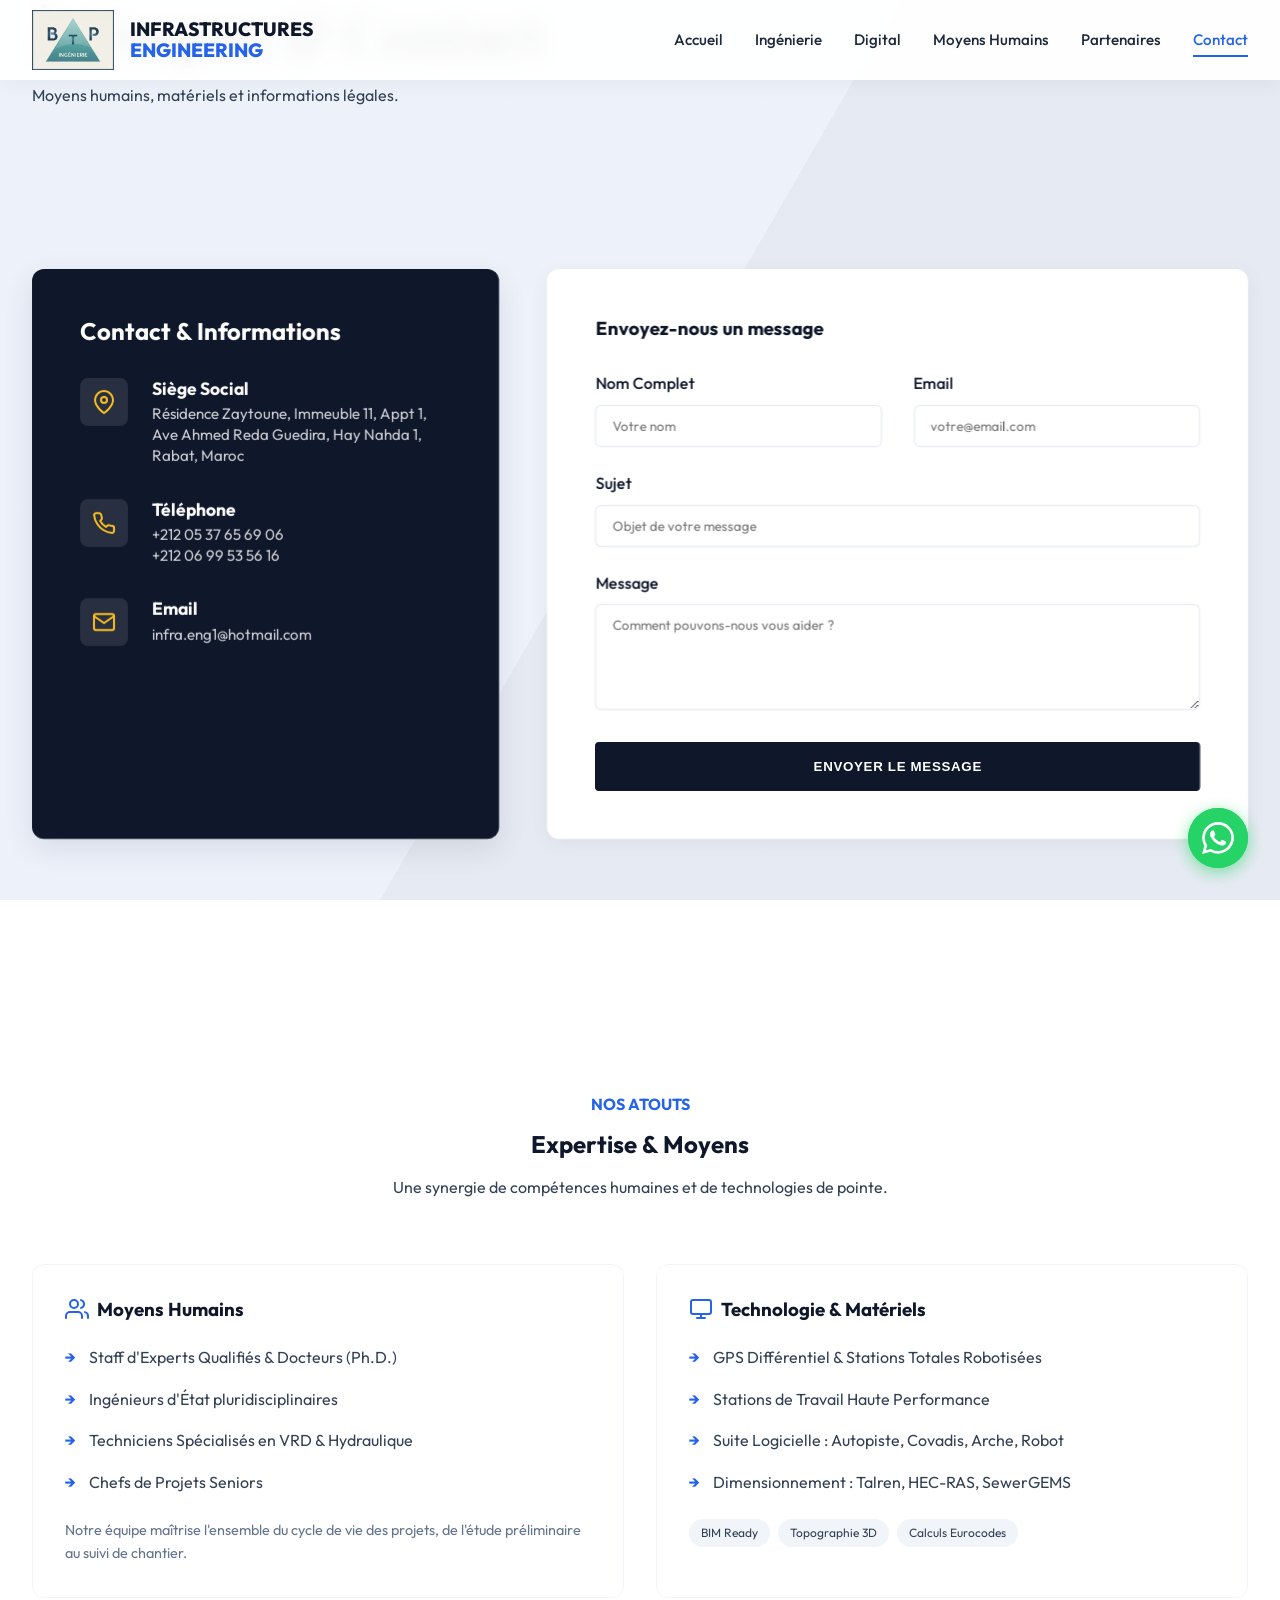
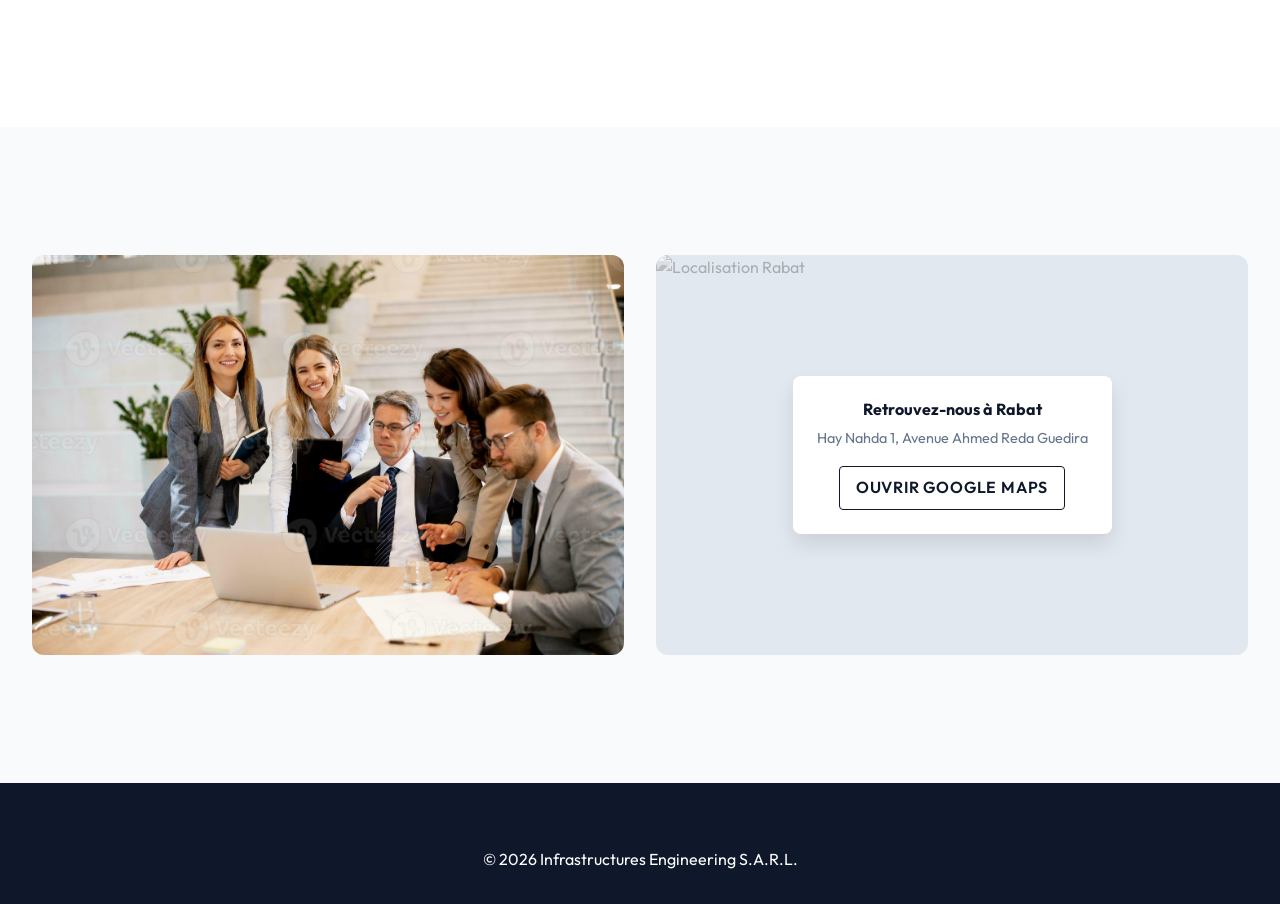
==== contact.html @ 404accc5 "Initial commit" ====
<!DOCTYPE html>
<html lang="fr">

<head>
    <meta charset="UTF-8">
    <meta name="viewport" content="width=device-width, initial-scale=1.0">
    <title>À Propos & Contact | Infrastructures Engineering</title>
    <link rel="stylesheet" href="assets/css/style.css">
    <link rel="stylesheet" href="assets/css/contact.css">
    <link rel="icon" type="image/png" href="assets/images/common/logo-ie.png">
</head>

<body class="page-contact">
    <div class="bg-grid-container">
        <div class="bg-grid-layer"></div>
        <div class="bg-grid-layer bg-grid-2"></div>
        <div class="bg-grid-layer bg-grid-3"></div>
    </div>

    <!-- Navigation -->
    <nav class="navbar">
        <div class="container">
            <a href="index.html" class="logo-container">
                <img src="assets/images/common/logo-ie.png" alt="Infrastructures Engineering Logo" class="logo-img">
                <span class="logo-text">INFRASTRUCTURES<br><span class="text-accent">ENGINEERING</span></span>
            </a>
            <div class="nav-links">
                <a href="index.html">Accueil</a>
                <a href="ingenierie.html">Ingénierie</a>
                <a href="digital.html">Digital</a>
                <a href="moyen-humain.html">Moyens Humains</a>
                <a href="partenaires.html">Partenaires</a>
                <a href="contact.html" class="active">Contact</a>
            </div>
            <div class="menu-toggle">
                <span></span>
                <span></span>
                <span></span>
            </div>
        </div>
    </nav>

    <!-- Page Header -->
    <header class="page-header">
        <div class="container">
            <h1 class="display-title">À Propos & Contact</h1>
            <p>Moyens humains, matériels et informations légales.</p>
        </div>
    </header>

    <main>
        <!-- Contact Split Section -->
        <section class="section">
            <div class="container">
                <div class="contact-container reveal reveal-slide-left">
                    <!-- Left: Contact Info -->
                    <div class="info-card">
                        <h2 class="text-white" style="margin-bottom: 2rem; color: white;">Contact & Informations</h2>

                        <div class="info-item">
                            <div class="info-icon">
                                <svg width="24" height="24" viewBox="0 0 24 24" fill="none" stroke="currentColor"
                                    stroke-width="2" stroke-linecap="round" stroke-linejoin="round">
                                    <path d="M21 10c0 7-9 13-9 13s-9-6-9-13a9 9 0 0 1 18 0z"></path>
                                    <circle cx="12" cy="10" r="3"></circle>
                                </svg>
                            </div>
                            <div class="info-content">
                                <h4>Siège Social</h4>
                                <p>Résidence Zaytoune, Immeuble 11, Appt 1, Ave Ahmed Reda Guedira, Hay Nahda 1, Rabat,
                                    Maroc</p>
                            </div>
                        </div>

                        <div class="info-item">
                            <div class="info-icon">
                                <svg width="24" height="24" viewBox="0 0 24 24" fill="none" stroke="currentColor"
                                    stroke-width="2" stroke-linecap="round" stroke-linejoin="round">
                                    <path
                                        d="M22 16.92v3a2 2 0 0 1-2.18 2 19.79 19.79 0 0 1-8.63-3.07 19.5 19.5 0 0 1-6-6 19.79 19.79 0 0 1-3.07-8.67A2 2 0 0 1 4.11 2h3a2 2 0 0 1 2 1.72 12.84 12.84 0 0 0 .7 2.81 2 2 0 0 1-.45 2.11L8.09 9.91a16 16 0 0 0 6 6l1.27-1.27a2 2 0 0 1 2.11-.45 12.84 12.84 0 0 0 2.81.7A2 2 0 0 1 22 16.92z">
                                    </path>
                                </svg>
                            </div>
                            <div class="info-content">
                                <h4>Téléphone</h4>
                                <p>+212 05 37 65 69 06<br>+212 06 99 53 56 16</p>
                            </div>
                        </div>

                        <div class="info-item">
                            <div class="info-icon">
                                <svg width="24" height="24" viewBox="0 0 24 24" fill="none" stroke="currentColor"
                                    stroke-width="2" stroke-linecap="round" stroke-linejoin="round">
                                    <path
                                        d="M4 4h16c1.1 0 2 .9 2 2v12c0 1.1-.9 2-2 2H4c-1.1 0-2-.9-2-2V6c0-1.1.9-2 2-2z">
                                    </path>
                                    <polyline points="22,6 12,13 2,6"></polyline>
                                </svg>
                            </div>
                            <div class="info-content">
                                <h4>Email</h4>
                                <p>infra.eng1@hotmail.com</p>
                            </div>
                        </div>

                    </div>

                    <!-- Right: Form -->
                    <div class="contact-form-card">
                        <h3 style="margin-bottom: 2rem;">Envoyez-nous un message</h3>
                        <form action="https://formspree.io/f/xaqdwrad" method="POST">
                            <div class="grid grid-2">
                                <div class="form-group">
                                    <label for="name">Nom Complet</label>
                                    <input type="text" id="name" name="Nom" class="form-control" placeholder="Votre nom"
                                        required>
                                </div>
                                <div class="form-group">
                                    <label for="email">Email</label>
                                    <input type="email" id="email" name="Email" class="form-control"
                                        placeholder="votre@email.com" required>
                                </div>
                            </div>
                            <div class="form-group">
                                <label for="subject">Sujet</label>
                                <input type="text" id="subject" name="Sujet" class="form-control"
                                    placeholder="Objet de votre message">
                            </div>
                            <div class="form-group">
                                <label for="message">Message</label>
                                <textarea id="message" name="Message" class="form-control" rows="5"
                                    placeholder="Comment pouvons-nous vous aider ?" required></textarea>
                            </div>
                            <button type="submit" class="btn btn-primary" style="width: 100%;">Envoyer le
                                message</button>
                        </form>
                    </div>
                </div>
            </div>
        </section>

        <!-- Our Resources Section -->
        <section class="section" style="background-color: var(--color-bg-page);">
            <div class="container">
                <div class="text-center reveal reveal-up" style="margin-bottom: 4rem;">
                    <h4 class="text-accent">NOS ATOUTS</h4>
                    <h2 class="display-title">Expertise & Moyens</h2>
                    <p>Une synergie de compétences humaines et de technologies de pointe.</p>
                </div>

                <div class="resource-grid reveal reveal-zoom">
                    <!-- Human Resources -->
                    <div class="resource-card">
                        <h3 style="margin-bottom: 1.5rem; display: flex; align-items: center; gap: 0.5rem;">
                            <svg width="24" height="24" viewBox="0 0 24 24" fill="none" stroke="currentColor"
                                stroke-width="2" stroke-linecap="round" stroke-linejoin="round" class="text-accent">
                                <path d="M17 21v-2a4 4 0 0 0-4-4H5a4 4 0 0 0-4 4v2"></path>
                                <circle cx="9" cy="7" r="4"></circle>
                                <path d="M23 21v-2a4 4 0 0 0-3-3.87"></path>
                                <path d="M16 3.13a4 4 0 0 1 0 7.75"></path>
                            </svg>
                            Moyens Humains
                        </h3>
                        <ul class="resource-list">
                            <li>Staff d'Experts Qualifiés & Docteurs (Ph.D.)</li>
                            <li>Ingénieurs d'État pluridisciplinaires</li>
                            <li>Techniciens Spécialisés en VRD & Hydraulique</li>
                            <li>Chefs de Projets Seniors</li>
                        </ul>
                        <p style="margin-top: 1.5rem; color: var(--color-text-light); font-size: 0.9rem;">
                            Notre équipe maîtrise l'ensemble du cycle de vie des projets, de l'étude préliminaire au
                            suivi de chantier.
                        </p>
                    </div>

                    <!-- Material Resources -->
                    <div class="resource-card">
                        <h3 style="margin-bottom: 1.5rem; display: flex; align-items: center; gap: 0.5rem;">
                            <svg width="24" height="24" viewBox="0 0 24 24" fill="none" stroke="currentColor"
                                stroke-width="2" stroke-linecap="round" stroke-linejoin="round" class="text-accent">
                                <rect x="2" y="3" width="20" height="14" rx="2" ry="2"></rect>
                                <line x1="8" y1="21" x2="16" y2="21"></line>
                                <line x1="12" y1="17" x2="12" y2="21"></line>
                            </svg>
                            Technologie & Matériels
                        </h3>
                        <ul class="resource-list">
                            <li>GPS Différentiel & Stations Totales Robotisées</li>
                            <li>Stations de Travail Haute Performance</li>
                            <li>Suite Logicielle : Autopiste, Covadis, Arche, Robot</li>
                            <li>Dimensionnement : Talren, HEC-RAS, SewerGEMS</li>
                        </ul>
                        <div style="margin-top: 1.5rem; display: flex; gap: 0.5rem; flex-wrap: wrap;">
                            <span
                                style="font-size: 0.75rem; background: #f1f5f9; padding: 0.25rem 0.75rem; border-radius: 100px;">BIM
                                Ready</span>
                            <span
                                style="font-size: 0.75rem; background: #f1f5f9; padding: 0.25rem 0.75rem; border-radius: 100px;">Topographie
                                3D</span>
                            <span
                                style="font-size: 0.75rem; background: #f1f5f9; padding: 0.25rem 0.75rem; border-radius: 100px;">Calculs
                                Eurocodes</span>
                        </div>
                    </div>
                </div>
            </div>
        </section>

        <!-- Map & Offices -->
        <section class="section" style="background-color: var(--color-bg-light);">
            <div class="container">
                <div class="office-grid stagger-4">
                    <div class="image-box" style="height: 400px;">
                        <img src="assets/images/accueil/nos-bureaux.png" alt="Nos Bureaux" class="office-img">
                    </div>
                    <div class="map-placeholder">
                        <img src="https://images.unsplash.com/photo-1526778548025-fa2f459cd5c1?q=80&w=800"
                            alt="Localisation Rabat"
                            style="width: 100%; height: 100%; object-fit: cover; opacity: 0.5; filter: grayscale(1);">
                        <div
                            style="position: absolute; text-align: center; background: white; padding: 1.5rem; border-radius: 8px; box-shadow: 0 10px 20px rgba(0,0,0,0.1);">
                            <h4 style="margin-bottom: 0.5rem;">Retrouvez-nous à Rabat</h4>
                            <p style="font-size: 0.9rem; margin-bottom: 1rem;">Hay Nahda 1, Avenue Ahmed Reda Guedira
                            </p>
                            <a href="https://maps.google.com" target="_blank" class="btn btn-outline"
                                style="padding: 0.5rem 1rem;">Ouvrir Google Maps</a>
                        </div>
                    </div>
                </div>
            </div>
        </section>
    </main>
    </main>

    <!-- Footer -->
    <footer>
        <div class="container text-center">
            <p>&copy; 2026 Infrastructures Engineering S.A.R.L.</p>
        </div>
    </footer>

    <!-- WhatsApp Button -->
    <a href="https://wa.me/212699535616" class="whatsapp-btn" target="_blank" title="Contactez-nous sur WhatsApp">
        <svg viewBox="0 0 24 24">
            <path
                d="M17.472 14.382c-.297-.149-1.758-.867-2.03-.967-.273-.099-.471-.148-.67.15-.197.297-.767.966-.94 1.164-.173.199-.347.223-.644.075-.297-.15-1.255-.463-2.39-1.475-.883-.788-1.48-1.761-1.653-2.059-.173-.297-.018-.458.13-.606.134-.133.298-.347.446-.52.149-.174.198-.298.298-.497.099-.198.05-.371-.025-.52-.075-.149-.669-1.612-.916-2.207-.242-.579-.487-.5-.669-.51-.173-.008-.371-.01-.57-.01-.198 0-.52.074-.792.372-.272.297-1.04 1.016-1.04 2.479 0 1.462 1.065 2.875 1.213 3.074.149.198 2.096 3.2 5.077 4.487.709.306 1.262.489 1.694.625.712.227 1.36.195 1.871.118.571-.085 1.758-.719 2.006-1.413.248-.694.248-1.289.173-1.413-.074-.124-.272-.198-.57-.347m-5.421 7.403h-.004a9.87 9.87 0 01-5.031-1.378l-.361-.214-3.741.982.998-3.648-.235-.374a9.86 9.86 0 01-1.51-5.26c.001-5.45 4.436-9.884 9.888-9.884 2.64 0 5.122 1.03 6.988 2.898a9.825 9.825 0 012.893 6.994c-.003 5.45-4.437 9.884-9.885 9.884m8.413-18.297A11.815 11.815 0 0012.05 0C5.495 0 .16 5.335.157 11.892c0 2.096.547 4.142 1.588 5.945L.057 24l6.305-1.654a11.882 11.882 0 005.683 1.448h.005c6.554 0 11.89-5.335 11.893-11.893a11.821 11.821 0 00-3.48-8.413Z" />
        </svg>
    </a>

    <!-- WhatsApp Button -->
    <a href="https://wa.me/212699535616" class="whatsapp-btn" target="_blank" title="Contactez-nous sur WhatsApp">
        <svg viewBox="0 0 24 24">
            <path
                d="M17.472 14.382c-.297-.149-1.758-.867-2.03-.967-.273-.099-.471-.148-.67.15-.197.297-.767.966-.94 1.164-.173.199-.347.223-.644.075-.297-.15-1.255-.463-2.39-1.475-.883-.788-1.48-1.761-1.653-2.059-.173-.297-.018-.458.13-.606.134-.133.298-.347.446-.52.149-.174.198-.298.298-.497.099-.198.05-.371-.025-.52-.075-.149-.669-1.612-.916-2.207-.242-.579-.487-.5-.669-.51-.173-.008-.371-.01-.57-.01-.198 0-.52.074-.792.372-.272.297-1.04 1.016-1.04 2.479 0 1.462 1.065 2.875 1.213 3.074.149.198 2.096 3.2 5.077 4.487.709.306 1.262.489 1.694.625.712.227 1.36.195 1.871.118.571-.085 1.758-.719 2.006-1.413.248-.694.248-1.289.173-1.413-.074-.124-.272-.198-.57-.347m-5.421 7.403h-.004a9.87 9.87 0 01-5.031-1.378l-.361-.214-3.741.982.998-3.648-.235-.374a9.86 9.86 0 01-1.51-5.26c.001-5.45 4.436-9.884 9.888-9.884 2.64 0 5.122 1.03 6.988 2.898a9.825 9.825 0 012.893 6.994c-.003 5.45-4.437 9.884-9.885 9.884m8.413-18.297A11.815 11.815 0 0012.05 0C5.495 0 .16 5.335.157 11.892c0 2.096.547 4.142 1.588 5.945L.057 24l6.305-1.654a11.882 11.882 0 005.683 1.448h.005c6.554 0 11.89-5.335 11.893-11.893a11.821 11.821 0 00-3.48-8.413Z" />
        </svg>
    </a>

    <script src="assets/js/main.js"></script>
</body>

</html>
---- assets/css/style.css ----
/* Google Fonts Import */
@import url('https://fonts.googleapis.com/css2?family=Outfit:wght@300;400;500;600;700&family=Playfair+Display:wght@400;700&display=swap');

:root {
    /* Color Palette */
    --color-primary: #0f172a;
    /* Deep Navy */
    --color-primary-light: #1e293b;
    --color-accent: #3b82f6;
    /* Vibrant Blue */
    --color-accent-hover: #2563eb;
    --color-gold: #fbbf24;
    /* Subtle Gold for premium feel */
    --color-text-main: #334155;
    --color-text-light: #64748b;
    --color-white: #ffffff;
    --color-bg-light: #f8fafc;
    --color-bg-dark: #020617;

    /* Spacing */
    --spacing-xs: 0.5rem;
    --spacing-sm: 1rem;
    --spacing-md: 2rem;
    --spacing-lg: 4rem;
    --spacing-xl: 8rem;

    /* Transitions */
    --transition-fast: 0.2s ease;
    --transition-medium: 0.4s ease;
}

/* Base Reset & Typography */
* {
    margin: 0;
    padding: 0;
    box-sizing: border-box;
}

html {
    scroll-behavior: smooth;
}

body {
    font-family: 'Outfit', sans-serif;
    color: var(--color-text-main);
    background-color: var(--color-bg-page, var(--color-bg-light));
    line-height: 1.6;
    overflow-x: hidden;
}

h1,
h2,
h3,
h4,
h5,
h6 {
    font-family: 'Outfit', sans-serif;
    /* Clean modern headings */
    color: var(--color-primary);
    line-height: 1.2;
    margin-bottom: var(--spacing-sm);
}

h1.display-title {
    font-family: 'Playfair Display', serif;
    /* Sophisticated serif for main titles */
    font-size: 3.5rem;
    font-weight: 700;
}

a {
    text-decoration: none;
    color: inherit;
    transition: var(--transition-fast);
}

ul {
    list-style: none;
}

img {
    max-width: 100%;
    display: block;
}

/* Utilities */
.container {
    max-width: 1280px;
    margin: 0 auto;
    padding: 0 var(--spacing-md);
}

.text-center {
    text-align: center;
}

.text-primary {
    color: var(--color-primary);
}

.text-accent {
    color: var(--color-accent);
}

.text-gold {
    color: var(--color-gold);
}

.section {
    padding: var(--spacing-xl) 0;
}

.grid {
    display: grid;
    gap: var(--spacing-md);
}

.grid-2 {
    grid-template-columns: repeat(2, 1fr);
}

.grid-3 {
    grid-template-columns: repeat(3, 1fr);
}

.grid-4 {
    grid-template-columns: repeat(4, 1fr);
}

@media (max-width: 768px) {

    .grid-2,
    .grid-3,
    .grid-4 {
        grid-template-columns: 1fr;
    }

    h1.display-title {
        font-size: 2.5rem;
    }

    .section {
        padding: 3rem 0;
    }
}

/* Components */
.btn {
    display: inline-block;
    padding: 1rem 2rem;
    border-radius: 4px;
    /* Slightly boxy for engineering feel */
    font-weight: 600;
    text-transform: uppercase;
    letter-spacing: 0.05em;
    cursor: pointer;
    transition: all var(--transition-medium);
    border: none;
}

.btn-primary {
    background-color: var(--color-primary);
    color: var(--color-white);
    border: 1px solid var(--color-primary);
}

.btn-primary:hover {
    background-color: var(--color-accent);
    border-color: var(--color-accent);
    transform: translateY(-2px);
    box-shadow: 0 10px 20px rgba(0, 0, 0, 0.1);
}

.btn-outline {
    background-color: transparent;
    color: var(--color-primary);
    border: 1px solid var(--color-primary);
}

.btn-outline:hover {
    background-color: var(--color-primary);
    color: var(--color-white);
}

/* Navigation - Simple Top Bar */
.navbar {
    background-color: rgba(255, 255, 255, 0.95);
    backdrop-filter: blur(10px);
    position: fixed;
    top: 0;
    width: 100%;
    z-index: 1000;
    box-shadow: 0 2px 20px rgba(0, 0, 0, 0.05);
}

.navbar .container {
    display: flex;
    justify-content: space-between;
    align-items: center;
    height: 80px;
}

.logo-container {
    display: flex;
    align-items: center;
    gap: 1rem;
}

.logo-img {
    height: 60px;
    width: auto;
}

.logo-text {
    font-size: 1.2rem;
    font-weight: 800;
    color: var(--color-primary);
    line-height: 1.1;
    max-width: 200px;
}

.nav-links {
    display: flex;
    gap: var(--spacing-md);
}

.nav-links a {
    font-weight: 500;
    font-size: 0.95rem;
    color: var(--color-primary-light);
}

.nav-links a:hover,
.nav-links a.active {
    color: var(--color-accent);
}

/* Hamburger Menu Toggle */
.menu-toggle {
    display: none;
    flex-direction: column;
    justify-content: space-between;
    width: 30px;
    height: 21px;
    cursor: pointer;
    z-index: 1001;
}

.menu-toggle span {
    display: block;
    height: 3px;
    width: 100%;
    background-color: var(--color-primary);
    border-radius: 3px;
    transition: all 0.3s ease;
}

/* Responsive Navigation */
@media (max-width: 992px) {
    .menu-toggle {
        display: flex;
    }

    .nav-links {
        position: fixed;
        top: 80px;
        right: -100%;
        width: 100%;
        height: calc(100vh - 80px);
        background-color: white;
        flex-direction: column;
        align-items: center;
        justify-content: center;
        gap: 2rem;
        transition: right 0.4s cubic-bezier(0.77, 0, 0.175, 1);
        z-index: 1000;
        box-shadow: 0 10px 30px rgba(0, 0, 0, 0.05);
    }

    .nav-links.active {
        right: 0;
    }

    .nav-links a {
        font-size: 1.2rem;
    }
}

/* Card Style */
.card {
    background: var(--color-white);
    border-radius: 8px;
    padding: var(--spacing-md);
    box-shadow: 0 4px 6px rgba(0, 0, 0, 0.02);
    transition: var(--transition-medium);
    border: 1px solid #f1f5f9;
}

.card:hover {
    transform: translateY(-5px);
    box-shadow: 0 20px 40px rgba(0, 0, 0, 0.08);
    border-color: var(--color-accent);
}

/* Footer */
footer {
    background-color: var(--color-primary);
    color: white;
    padding: var(--spacing-lg) 0 var(--spacing-md);
}

footer a {
    color: #94a3b8;
}

footer a:hover {
    color: white;
}

/* Global Creative & Professional Transitions */
body::after {
    content: '';
    position: fixed;
    top: 0;
    left: 0;
    width: 100%;
    height: 100%;
    background: var(--color-primary);
    z-index: 9999;
    transform: translateX(0);
    transition: transform 0.4s cubic-bezier(0.77, 0, 0.175, 1);
    pointer-events: none;
}

body.page-loaded::after {
    transform: translateX(100%);
}

body {
    opacity: 0;
    transition: opacity 0.3s ease 0.2s;
}

body.page-loaded {
    opacity: 1;
}

/* Dynamic Scroll Animations (Intersection Observer) */
.reveal {
    opacity: 0;
    transition: all 0.8s cubic-bezier(0.16, 1, 0.3, 1);
    will-change: transform, opacity;
}

.reveal-up {
    transform: translateY(40px);
}

.reveal-zoom {
    transform: scale(0.9);
}

.reveal-slide-left {
    transform: translateX(-60px) skewX(2deg);
}

.reveal-slide-right {
    transform: translateX(60px) skewX(-2deg);
}

.reveal.active {
    opacity: 1;
    transform: translate(0, 0) scale(1) skew(0);
}

/* Page Specific Themes (CSS Variable Overrides) */
body.page-accueil {
    --color-primary: #0f172a;
    --color-accent: #3b82f6;
    --color-bg-page: #f8fafc;
}

body.page-ingenierie {
    --color-primary: #1e293b;
    --color-accent: #0284c7;
    --color-bg-light: #f1f5f9;
    --color-bg-page: #ffffff;
}

body.page-digital {
    --color-primary: #0f172a;
    --color-accent: #06b6d4;
    --color-bg-light: #fafafa;
    --color-bg-page: #ffffff;
}

body.page-moyen-humain {
    --color-primary: #1e1b4b;
    --color-accent: #6366f1;
    --color-bg-page: #f8fafc;
}

body.page-partenaires {
    --color-primary: #334155;
    --color-accent: #475569;
    --color-bg-page: #ffffff;
}

body.page-contact {
    --color-primary: #0f172a;
    --color-accent: #2563eb;
    --color-bg-page: #ffffff;
}

/* Floating WhatsApp Button */
.whatsapp-btn {
    position: fixed;
    bottom: 2rem;
    right: 2rem;
    width: 60px;
    height: 60px;
    background-color: #25D366;
    color: white;
    border-radius: 50%;
    display: flex;
    align-items: center;
    justify-content: center;
    box-shadow: 0 4px 15px rgba(37, 211, 102, 0.3);
    z-index: 2000;
    transition: all 0.3s cubic-bezier(0.175, 0.885, 0.32, 1.275);
}

.whatsapp-btn:hover {
    transform: scale(1.1) rotate(5deg);
    box-shadow: 0 8px 25px rgba(37, 211, 102, 0.4);
}

.whatsapp-btn svg {
    width: 32px;
    height: 32px;
    fill: currentColor;
}

@media (max-width: 768px) {
    .whatsapp-btn {
        bottom: 1.5rem;
        right: 1.5rem;
        width: 50px;
        height: 50px;
    }
}

/* Staggered Entrance Animations */
.stagger-1,
.stagger-2,
.stagger-3,
.stagger-4,
.stagger-5 {
    opacity: 0;
    transform: translateY(15px);
    transition: opacity 0.5s cubic-bezier(0.2, 0.8, 0.2, 1),
        transform 0.5s cubic-bezier(0.2, 0.8, 0.2, 1);
}

body.page-loaded .stagger-1 {
    opacity: 1;
    transform: translateY(0);
    transition-delay: 0.3s;
}

body.page-loaded .stagger-2 {
    opacity: 1;
    transform: translateY(0);
    transition-delay: 0.4s;
}

body.page-loaded .stagger-3 {
    opacity: 1;
    transform: translateY(0);
    transition-delay: 0.5s;
}

body.page-loaded .stagger-4 {
    opacity: 1;
    transform: translateY(0);
    transition-delay: 0.6s;
}

body.page-loaded .stagger-5 {
    opacity: 1;
    transform: translateY(0);
    transition-delay: 0.7s;
}

/* Link Hover Animation */
.nav-links a {
    position: relative;
}

.nav-links a::after {
    content: '';
    position: absolute;
    bottom: -5px;
    left: 0;
    width: 0;
    height: 2px;
    background-color: var(--color-accent);
    transition: width 0.3s ease;
}

.nav-links a:hover::after,
.nav-links a.active::after {
    width: 100%;
}

/* Global Animated Background - Sliding Diagonals */
.bg-grid-container {
    position: fixed;
    top: 0;
    left: 0;
    width: 100%;
    height: 100%;
    z-index: -10;
    overflow: hidden;
    background-color: var(--color-bg-light);
    pointer-events: none;
}

.bg-grid-layer {
    animation: bg-slide 20s ease-in-out infinite alternate;
    background-image: linear-gradient(-60deg, var(--color-primary) 50%, var(--color-accent) 50%);
    bottom: 0;
    left: -50%;
    opacity: 0.05;
    position: absolute;
    right: -50%;
    top: 0;
}

.bg-grid-2 {
    animation-direction: alternate-reverse;
    animation-duration: 25s;
    background-image: linear-gradient(-60deg, var(--color-white) 50%, #e2e8f0 50%);
    /* White and Pale Grey */
    opacity: 0.08;
}

.bg-grid-3 {
    animation-duration: 30s;
    background-image: linear-gradient(-60deg, var(--color-accent) 50%, #f1f5f9 50%);
    /* Blue and very pale grey */
    opacity: 0.04;
}

@keyframes bg-slide {
    0% {
        transform: translateX(-15%);
    }

    100% {
        transform: translateX(15%);
    }
}
---- assets/css/contact.css ----
/* Contact Page Styles */
.contact-container {
    display: grid;
    grid-template-columns: 1fr 1.5fr;
    gap: 3rem;
    margin-top: 2rem;
}

@media (max-width: 992px) {
    .contact-container {
        grid-template-columns: 1fr;
    }
}

/* Info Cards */
.info-card {
    background: var(--color-primary);
    color: white;
    padding: 3rem;
    border-radius: 12px;
    box-shadow: 0 10px 30px rgba(15, 23, 42, 0.1);
    height: 100%;
}

.info-item {
    display: flex;
    gap: 1.5rem;
    margin-bottom: 2rem;
}

.info-icon {
    width: 48px;
    height: 48px;
    background: rgba(255, 255, 255, 0.1);
    border-radius: 8px;
    display: flex;
    align-items: center;
    justify-content: center;
    flex-shrink: 0;
    color: var(--color-gold);
}

.info-content h4 {
    color: white;
    margin-bottom: 0.25rem;
    font-size: 1.1rem;
}

.info-content p {
    opacity: 0.8;
    font-size: 0.95rem;
    line-height: 1.4;
}

/* Form Styling */
.contact-form-card {
    background: white;
    padding: 3rem;
    border-radius: 12px;
    box-shadow: 0 4px 20px rgba(0, 0, 0, 0.05);
}

.form-group {
    margin-bottom: 1.5rem;
}

.form-group label {
    display: block;
    margin-bottom: 0.5rem;
    font-weight: 500;
    color: var(--color-primary);
}

.form-control {
    width: 100%;
    padding: 0.75rem 1rem;
    border: 1px solid #e2e8f0;
    border-radius: 6px;
    font-family: inherit;
    transition: all var(--transition-fast);
}

.form-control:focus {
    outline: none;
    border-color: var(--color-accent);
    box-shadow: 0 0 0 3px rgba(59, 130, 246, 0.1);
}

/* Resources Grid */
.resource-grid {
    display: grid;
    grid-template-columns: repeat(2, 1fr);
    gap: 2rem;
}

.resource-card {
    background: white;
    padding: 2rem;
    border-radius: 12px;
    border: 1px solid #f1f5f9;
}

.resource-list li {
    margin-bottom: 1rem;
    padding-left: 1.5rem;
    position: relative;
}

.resource-list li::before {
    content: '→';
    position: absolute;
    left: 0;
    color: var(--color-accent);
    font-weight: bold;
}

/* Map Section */
.office-grid {
    display: grid;
    grid-template-columns: 1fr 1fr;
    gap: 2rem;
}

@media (max-width: 768px) {

    .office-grid,
    .resource-grid {
        grid-template-columns: 1fr;
    }
}

.map-placeholder {
    background: #e2e8f0;
    height: 100%;
    min-height: 300px;
    border-radius: 12px;
    display: flex;
    align-items: center;
    justify-content: center;
    color: #64748b;
    overflow: hidden;
    position: relative;
}

.office-img {
    width: 100%;
    height: 100%;
    object-fit: cover;
    border-radius: 12px;
}

@media (max-width: 768px) {

    .info-card,
    .contact-form-card {
        padding: 1.5rem;
    }
}
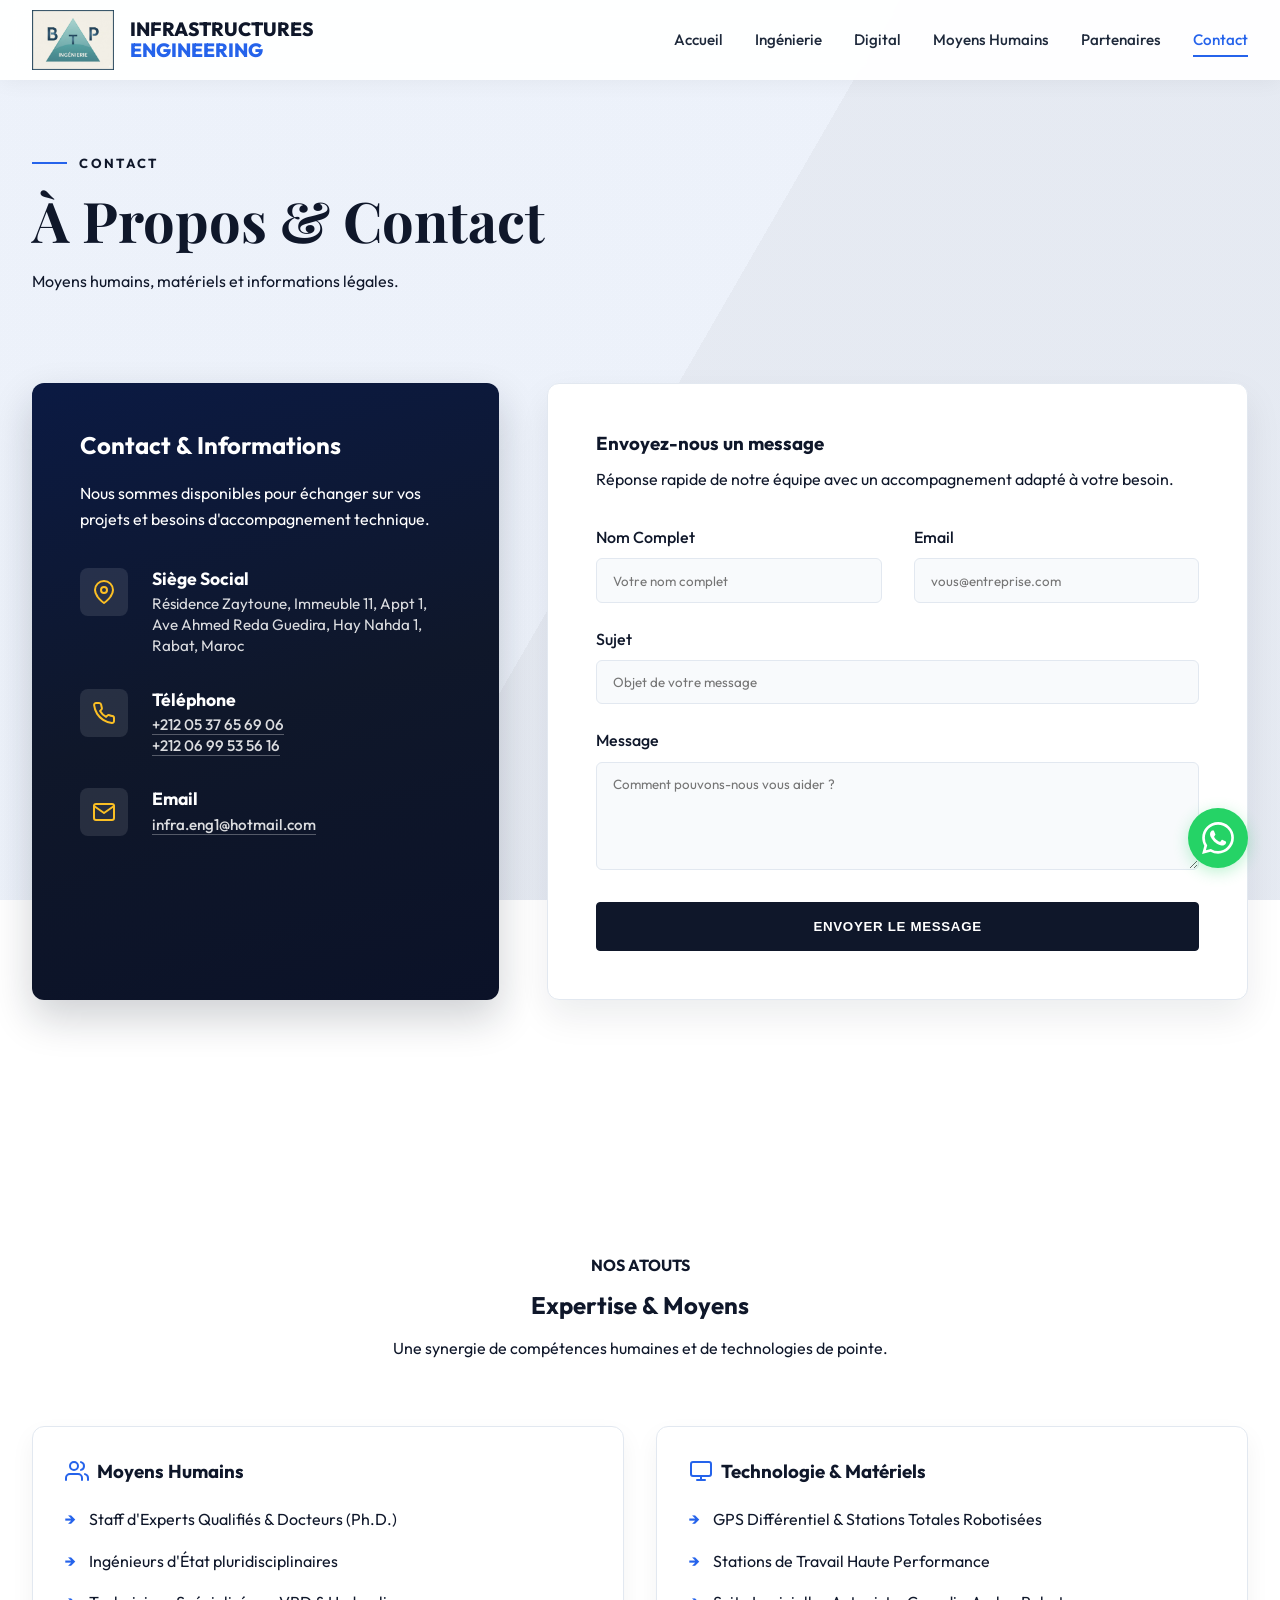
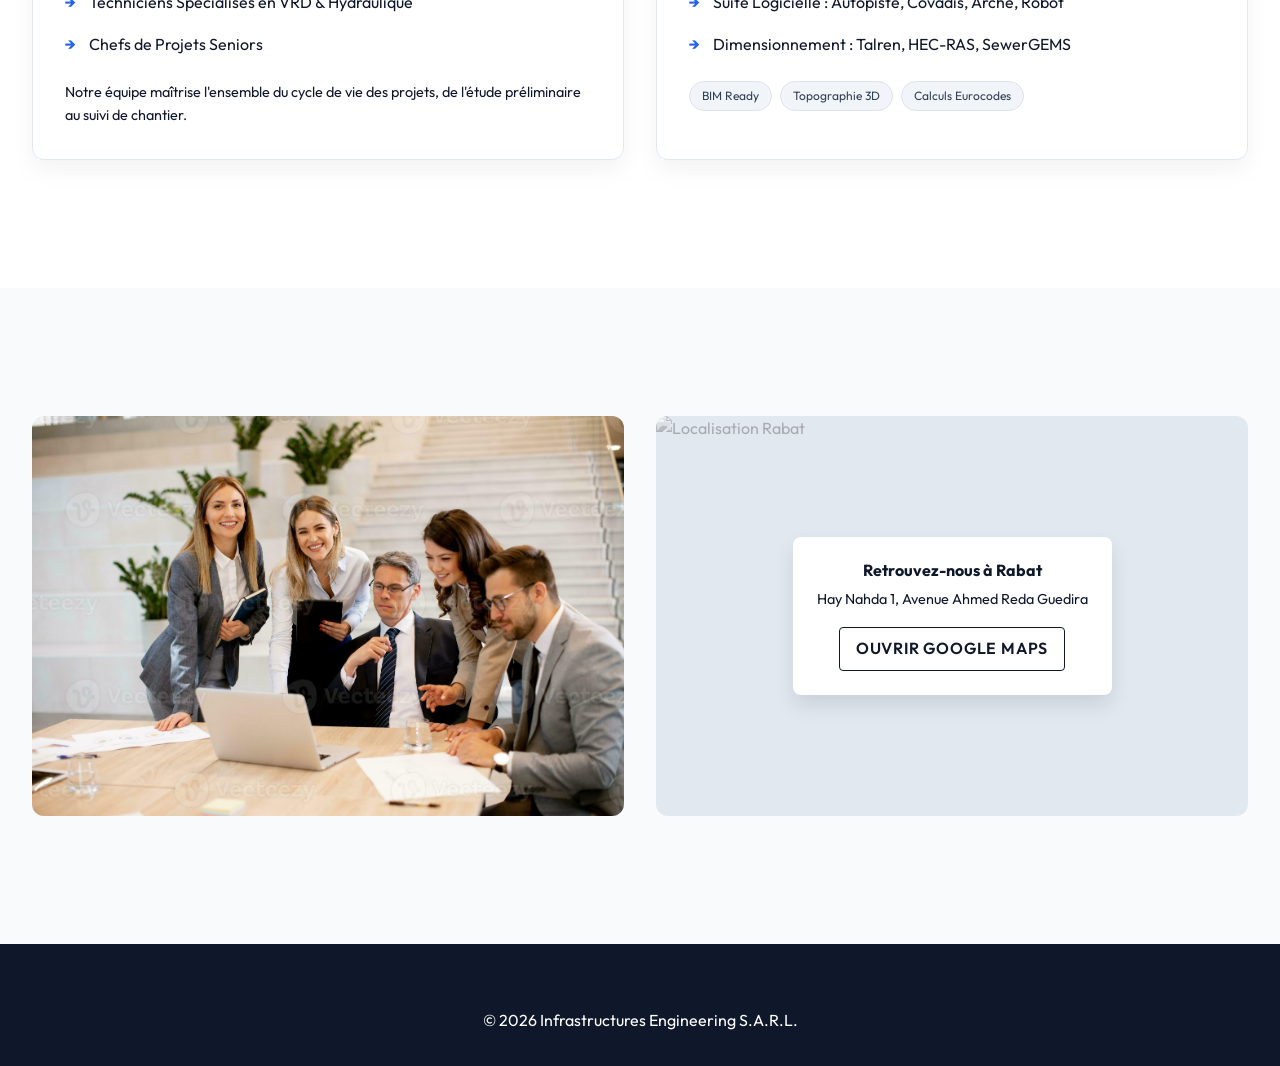
==== commit 38fac5a2: "major changes" ====
--- a/contact.html
+++ b/contact.html
@@ -40,25 +40,28 @@
         </div>
     </nav>
 
-    <!-- Page Header -->
-    <header class="page-header">
-        <div class="container">
-            <h1 class="display-title">À Propos & Contact</h1>
-            <p>Moyens humains, matériels et informations légales.</p>
-        </div>
-    </header>
-
-    <main>
-        <!-- Contact Split Section -->
-        <section class="section">
-            <div class="container">
-                <div class="contact-container reveal reveal-slide-left">
-                    <!-- Left: Contact Info -->
-                    <div class="info-card">
-                        <h2 class="text-white" style="margin-bottom: 2rem; color: white;">Contact & Informations</h2>
-
-                        <div class="info-item">
-                            <div class="info-icon">
+    <!-- Page Header -->
+    <header class="page-header contact-page-header">
+        <div class="container">
+            <p class="contact-eyebrow">CONTACT</p>
+            <h1 class="display-title">À Propos & Contact</h1>
+            <p>Moyens humains, matériels et informations légales.</p>
+        </div>
+    </header>
+
+    <main>
+        <!-- Contact Split Section -->
+        <section class="section contact-section">
+            <div class="container">
+                <div class="contact-container reveal reveal-slide-left">
+                    <!-- Left: Contact Info -->
+                    <div class="info-card">
+                        <h2 class="info-title">Contact & Informations</h2>
+                        <p class="info-intro">Nous sommes disponibles pour échanger sur vos projets et besoins
+                            d'accompagnement technique.</p>
+
+                        <div class="info-item">
+                            <div class="info-icon">
                                 <svg width="24" height="24" viewBox="0 0 24 24" fill="none" stroke="currentColor"
                                     stroke-width="2" stroke-linecap="round" stroke-linejoin="round">
                                     <path d="M21 10c0 7-9 13-9 13s-9-6-9-13a9 9 0 0 1 18 0z"></path>
@@ -80,13 +83,16 @@
                                         d="M22 16.92v3a2 2 0 0 1-2.18 2 19.79 19.79 0 0 1-8.63-3.07 19.5 19.5 0 0 1-6-6 19.79 19.79 0 0 1-3.07-8.67A2 2 0 0 1 4.11 2h3a2 2 0 0 1 2 1.72 12.84 12.84 0 0 0 .7 2.81 2 2 0 0 1-.45 2.11L8.09 9.91a16 16 0 0 0 6 6l1.27-1.27a2 2 0 0 1 2.11-.45 12.84 12.84 0 0 0 2.81.7A2 2 0 0 1 22 16.92z">
                                     </path>
                                 </svg>
-                            </div>
-                            <div class="info-content">
-                                <h4>Téléphone</h4>
-                                <p>+212 05 37 65 69 06<br>+212 06 99 53 56 16</p>
-                            </div>
-                        </div>
-
+                            </div>
+                            <div class="info-content">
+                                <h4>Téléphone</h4>
+                                <p>
+                                    <a href="tel:+2120537656906" class="info-link">+212 05 37 65 69 06</a><br>
+                                    <a href="tel:+2120699535616" class="info-link">+212 06 99 53 56 16</a>
+                                </p>
+                            </div>
+                        </div>
+
                         <div class="info-item">
                             <div class="info-icon">
                                 <svg width="24" height="24" viewBox="0 0 24 24" fill="none" stroke="currentColor"
@@ -96,89 +102,92 @@
                                     </path>
                                     <polyline points="22,6 12,13 2,6"></polyline>
                                 </svg>
-                            </div>
-                            <div class="info-content">
-                                <h4>Email</h4>
-                                <p>infra.eng1@hotmail.com</p>
-                            </div>
-                        </div>
-
-                    </div>
-
-                    <!-- Right: Form -->
-                    <div class="contact-form-card">
-                        <h3 style="margin-bottom: 2rem;">Envoyez-nous un message</h3>
-                        <form action="https://formspree.io/f/xaqdwrad" method="POST">
-                            <div class="grid grid-2">
-                                <div class="form-group">
-                                    <label for="name">Nom Complet</label>
-                                    <input type="text" id="name" name="Nom" class="form-control" placeholder="Votre nom"
-                                        required>
-                                </div>
-                                <div class="form-group">
-                                    <label for="email">Email</label>
-                                    <input type="email" id="email" name="Email" class="form-control"
-                                        placeholder="votre@email.com" required>
-                                </div>
-                            </div>
-                            <div class="form-group">
-                                <label for="subject">Sujet</label>
-                                <input type="text" id="subject" name="Sujet" class="form-control"
+                            </div>
+                            <div class="info-content">
+                                <h4>Email</h4>
+                                <p><a href="mailto:infra.eng1@hotmail.com" class="info-link">infra.eng1@hotmail.com</a>
+                                </p>
+                            </div>
+                        </div>
+
+                    </div>
+
+                    <!-- Right: Form -->
+                    <div class="contact-form-card">
+                        <h3 class="form-title">Envoyez-nous un message</h3>
+                        <p class="form-subtitle">Réponse rapide de notre équipe avec un accompagnement adapté à votre
+                            besoin.</p>
+                        <form action="https://formspree.io/f/xaqdwrad" method="POST">
+                            <div class="grid grid-2">
+                                <div class="form-group">
+                                    <label for="name">Nom Complet</label>
+                                    <input type="text" id="name" name="Nom" class="form-control"
+                                        placeholder="Votre nom complet" autocomplete="name" required>
+                                </div>
+                                <div class="form-group">
+                                    <label for="email">Email</label>
+                                    <input type="email" id="email" name="Email" class="form-control"
+                                        placeholder="vous@entreprise.com" autocomplete="email" required>
+                                </div>
+                            </div>
+                            <div class="form-group">
+                                <label for="subject">Sujet</label>
+                                <input type="text" id="subject" name="Sujet" class="form-control"
                                     placeholder="Objet de votre message">
                             </div>
-                            <div class="form-group">
-                                <label for="message">Message</label>
-                                <textarea id="message" name="Message" class="form-control" rows="5"
-                                    placeholder="Comment pouvons-nous vous aider ?" required></textarea>
-                            </div>
-                            <button type="submit" class="btn btn-primary" style="width: 100%;">Envoyer le
-                                message</button>
-                        </form>
-                    </div>
-                </div>
-            </div>
-        </section>
-
-        <!-- Our Resources Section -->
-        <section class="section" style="background-color: var(--color-bg-page);">
-            <div class="container">
-                <div class="text-center reveal reveal-up" style="margin-bottom: 4rem;">
-                    <h4 class="text-accent">NOS ATOUTS</h4>
-                    <h2 class="display-title">Expertise & Moyens</h2>
-                    <p>Une synergie de compétences humaines et de technologies de pointe.</p>
-                </div>
-
-                <div class="resource-grid reveal reveal-zoom">
-                    <!-- Human Resources -->
-                    <div class="resource-card">
-                        <h3 style="margin-bottom: 1.5rem; display: flex; align-items: center; gap: 0.5rem;">
-                            <svg width="24" height="24" viewBox="0 0 24 24" fill="none" stroke="currentColor"
-                                stroke-width="2" stroke-linecap="round" stroke-linejoin="round" class="text-accent">
-                                <path d="M17 21v-2a4 4 0 0 0-4-4H5a4 4 0 0 0-4 4v2"></path>
+                            <div class="form-group">
+                                <label for="message">Message</label>
+                                <textarea id="message" name="Message" class="form-control" rows="5"
+                                    placeholder="Comment pouvons-nous vous aider ?" required></textarea>
+                            </div>
+                            <button type="submit" class="btn btn-primary contact-submit-btn">Envoyer le
+                                message</button>
+                        </form>
+                    </div>
+                </div>
+            </div>
+        </section>
+
+        <!-- Our Resources Section -->
+        <section class="section resources-section">
+            <div class="container">
+                <div class="text-center reveal reveal-up resources-header">
+                    <h4 class="text-accent">NOS ATOUTS</h4>
+                    <h2 class="display-title">Expertise & Moyens</h2>
+                    <p>Une synergie de compétences humaines et de technologies de pointe.</p>
+                </div>
+
+                <div class="resource-grid reveal reveal-zoom">
+                    <!-- Human Resources -->
+                    <div class="resource-card">
+                        <h3 class="resource-title">
+                            <svg width="24" height="24" viewBox="0 0 24 24" fill="none" stroke="currentColor"
+                                stroke-width="2" stroke-linecap="round" stroke-linejoin="round" class="text-accent">
+                                <path d="M17 21v-2a4 4 0 0 0-4-4H5a4 4 0 0 0-4 4v2"></path>
                                 <circle cx="9" cy="7" r="4"></circle>
                                 <path d="M23 21v-2a4 4 0 0 0-3-3.87"></path>
                                 <path d="M16 3.13a4 4 0 0 1 0 7.75"></path>
                             </svg>
                             Moyens Humains
                         </h3>
-                        <ul class="resource-list">
-                            <li>Staff d'Experts Qualifiés & Docteurs (Ph.D.)</li>
-                            <li>Ingénieurs d'État pluridisciplinaires</li>
-                            <li>Techniciens Spécialisés en VRD & Hydraulique</li>
-                            <li>Chefs de Projets Seniors</li>
-                        </ul>
-                        <p style="margin-top: 1.5rem; color: var(--color-text-light); font-size: 0.9rem;">
-                            Notre équipe maîtrise l'ensemble du cycle de vie des projets, de l'étude préliminaire au
-                            suivi de chantier.
-                        </p>
-                    </div>
-
-                    <!-- Material Resources -->
-                    <div class="resource-card">
-                        <h3 style="margin-bottom: 1.5rem; display: flex; align-items: center; gap: 0.5rem;">
-                            <svg width="24" height="24" viewBox="0 0 24 24" fill="none" stroke="currentColor"
-                                stroke-width="2" stroke-linecap="round" stroke-linejoin="round" class="text-accent">
-                                <rect x="2" y="3" width="20" height="14" rx="2" ry="2"></rect>
+                        <ul class="resource-list">
+                            <li>Staff d'Experts Qualifiés & Docteurs (Ph.D.)</li>
+                            <li>Ingénieurs d'État pluridisciplinaires</li>
+                            <li>Techniciens Spécialisés en VRD & Hydraulique</li>
+                            <li>Chefs de Projets Seniors</li>
+                        </ul>
+                        <p class="resource-note">
+                            Notre équipe maîtrise l'ensemble du cycle de vie des projets, de l'étude préliminaire au
+                            suivi de chantier.
+                        </p>
+                    </div>
+
+                    <!-- Material Resources -->
+                    <div class="resource-card">
+                        <h3 class="resource-title">
+                            <svg width="24" height="24" viewBox="0 0 24 24" fill="none" stroke="currentColor"
+                                stroke-width="2" stroke-linecap="round" stroke-linejoin="round" class="text-accent">
+                                <rect x="2" y="3" width="20" height="14" rx="2" ry="2"></rect>
                                 <line x1="8" y1="21" x2="16" y2="21"></line>
                                 <line x1="12" y1="17" x2="12" y2="21"></line>
                             </svg>
@@ -187,50 +196,41 @@
                         <ul class="resource-list">
                             <li>GPS Différentiel & Stations Totales Robotisées</li>
                             <li>Stations de Travail Haute Performance</li>
-                            <li>Suite Logicielle : Autopiste, Covadis, Arche, Robot</li>
-                            <li>Dimensionnement : Talren, HEC-RAS, SewerGEMS</li>
-                        </ul>
-                        <div style="margin-top: 1.5rem; display: flex; gap: 0.5rem; flex-wrap: wrap;">
-                            <span
-                                style="font-size: 0.75rem; background: #f1f5f9; padding: 0.25rem 0.75rem; border-radius: 100px;">BIM
-                                Ready</span>
-                            <span
-                                style="font-size: 0.75rem; background: #f1f5f9; padding: 0.25rem 0.75rem; border-radius: 100px;">Topographie
-                                3D</span>
-                            <span
-                                style="font-size: 0.75rem; background: #f1f5f9; padding: 0.25rem 0.75rem; border-radius: 100px;">Calculs
-                                Eurocodes</span>
-                        </div>
-                    </div>
-                </div>
-            </div>
-        </section>
-
-        <!-- Map & Offices -->
-        <section class="section" style="background-color: var(--color-bg-light);">
-            <div class="container">
-                <div class="office-grid stagger-4">
-                    <div class="image-box" style="height: 400px;">
-                        <img src="assets/images/accueil/nos-bureaux.png" alt="Nos Bureaux" class="office-img">
-                    </div>
-                    <div class="map-placeholder">
-                        <img src="https://images.unsplash.com/photo-1526778548025-fa2f459cd5c1?q=80&w=800"
-                            alt="Localisation Rabat"
-                            style="width: 100%; height: 100%; object-fit: cover; opacity: 0.5; filter: grayscale(1);">
-                        <div
-                            style="position: absolute; text-align: center; background: white; padding: 1.5rem; border-radius: 8px; box-shadow: 0 10px 20px rgba(0,0,0,0.1);">
-                            <h4 style="margin-bottom: 0.5rem;">Retrouvez-nous à Rabat</h4>
-                            <p style="font-size: 0.9rem; margin-bottom: 1rem;">Hay Nahda 1, Avenue Ahmed Reda Guedira
-                            </p>
-                            <a href="https://maps.google.com" target="_blank" class="btn btn-outline"
-                                style="padding: 0.5rem 1rem;">Ouvrir Google Maps</a>
-                        </div>
-                    </div>
-                </div>
-            </div>
-        </section>
-    </main>
-    </main>
+                            <li>Suite Logicielle : Autopiste, Covadis, Arche, Robot</li>
+                            <li>Dimensionnement : Talren, HEC-RAS, SewerGEMS</li>
+                        </ul>
+                        <div class="resource-tags">
+                            <span class="resource-tag">BIM Ready</span>
+                            <span class="resource-tag">Topographie 3D</span>
+                            <span class="resource-tag">Calculs Eurocodes</span>
+                        </div>
+                    </div>
+                </div>
+            </div>
+        </section>
+
+        <!-- Map & Offices -->
+        <section class="section offices-section">
+            <div class="container">
+                <div class="office-grid stagger-4">
+                    <div class="image-box office-image-box">
+                        <img src="assets/images/accueil/nos-bureaux.png" alt="Nos Bureaux" class="office-img">
+                    </div>
+                    <div class="map-placeholder">
+                        <img src="https://images.unsplash.com/photo-1526778548025-fa2f459cd5c1?q=80&w=800"
+                            alt="Localisation Rabat" class="map-image">
+                        <div class="map-overlay">
+                            <h4>Retrouvez-nous à Rabat</h4>
+                            <p>Hay Nahda 1, Avenue Ahmed Reda Guedira</p>
+                            <a href="https://maps.google.com/?q=Hay+Nahda+1,+Avenue+Ahmed+Reda+Guedira,+Rabat"
+                                target="_blank" rel="noopener noreferrer" class="btn btn-outline map-link">Ouvrir
+                                Google Maps</a>
+                        </div>
+                    </div>
+                </div>
+            </div>
+        </section>
+    </main>
 
     <!-- Footer -->
     <footer>
@@ -247,15 +247,7 @@
         </svg>
     </a>
 
-    <!-- WhatsApp Button -->
-    <a href="https://wa.me/212699535616" class="whatsapp-btn" target="_blank" title="Contactez-nous sur WhatsApp">
-        <svg viewBox="0 0 24 24">
-            <path
-                d="M17.472 14.382c-.297-.149-1.758-.867-2.03-.967-.273-.099-.471-.148-.67.15-.197.297-.767.966-.94 1.164-.173.199-.347.223-.644.075-.297-.15-1.255-.463-2.39-1.475-.883-.788-1.48-1.761-1.653-2.059-.173-.297-.018-.458.13-.606.134-.133.298-.347.446-.52.149-.174.198-.298.298-.497.099-.198.05-.371-.025-.52-.075-.149-.669-1.612-.916-2.207-.242-.579-.487-.5-.669-.51-.173-.008-.371-.01-.57-.01-.198 0-.52.074-.792.372-.272.297-1.04 1.016-1.04 2.479 0 1.462 1.065 2.875 1.213 3.074.149.198 2.096 3.2 5.077 4.487.709.306 1.262.489 1.694.625.712.227 1.36.195 1.871.118.571-.085 1.758-.719 2.006-1.413.248-.694.248-1.289.173-1.413-.074-.124-.272-.198-.57-.347m-5.421 7.403h-.004a9.87 9.87 0 01-5.031-1.378l-.361-.214-3.741.982.998-3.648-.235-.374a9.86 9.86 0 01-1.51-5.26c.001-5.45 4.436-9.884 9.888-9.884 2.64 0 5.122 1.03 6.988 2.898a9.825 9.825 0 012.893 6.994c-.003 5.45-4.437 9.884-9.885 9.884m8.413-18.297A11.815 11.815 0 0012.05 0C5.495 0 .16 5.335.157 11.892c0 2.096.547 4.142 1.588 5.945L.057 24l6.305-1.654a11.882 11.882 0 005.683 1.448h.005c6.554 0 11.89-5.335 11.893-11.893a11.821 11.821 0 00-3.48-8.413Z" />
-        </svg>
-    </a>
-
     <script src="assets/js/main.js"></script>
 </body>
 
-</html>+</html>
--- a/assets/css/style.css
+++ b/assets/css/style.css
@@ -61,12 +61,19 @@
     margin-bottom: var(--spacing-sm);
 }
 
-h1.display-title {
-    font-family: 'Playfair Display', serif;
-    /* Sophisticated serif for main titles */
-    font-size: 3.5rem;
-    font-weight: 700;
-}
+h1.display-title {
+    font-family: 'Playfair Display', serif;
+    /* Sophisticated serif for main titles */
+    font-size: 3.5rem;
+    font-weight: 700;
+}
+
+.hero-main-title {
+    font-family: 'Outfit', sans-serif;
+    font-size: 3.5rem;
+    font-weight: 700;
+    line-height: 1.15;
+}
 
 a {
     text-decoration: none;
@@ -135,9 +142,10 @@
         grid-template-columns: 1fr;
     }
 
-    h1.display-title {
-        font-size: 2.5rem;
-    }
+    h1.display-title,
+    .hero-main-title {
+        font-size: 2.5rem;
+    }
 
     .section {
         padding: 3rem 0;
@@ -183,15 +191,50 @@
 }
 
 /* Navigation - Simple Top Bar */
-.navbar {
-    background-color: rgba(255, 255, 255, 0.95);
-    backdrop-filter: blur(10px);
-    position: fixed;
-    top: 0;
-    width: 100%;
-    z-index: 1000;
-    box-shadow: 0 2px 20px rgba(0, 0, 0, 0.05);
-}
+.navbar {
+    background-color: rgba(255, 255, 255, 0.95);
+    backdrop-filter: blur(10px);
+    position: fixed;
+    top: 0;
+    width: 100%;
+    z-index: 1000;
+    box-shadow: 0 2px 20px rgba(0, 0, 0, 0.05);
+    transform: translateY(0);
+    transition: background-color 0.25s ease, box-shadow 0.25s ease, transform 0.3s ease;
+}
+
+body.home-page .navbar {
+    background-color: transparent;
+    backdrop-filter: none;
+    box-shadow: none;
+}
+
+body.home-page .navbar:not(.at-top) {
+    background-color: rgba(255, 255, 255, 0.95);
+    backdrop-filter: blur(10px);
+    box-shadow: 0 2px 20px rgba(0, 0, 0, 0.05);
+}
+
+.navbar.nav-hidden {
+    transform: translateY(-100%);
+}
+
+body.home-page .navbar.at-top .logo-text {
+    color: var(--color-white);
+}
+
+body.home-page .navbar.at-top .nav-links a {
+    color: rgba(255, 255, 255, 0.92);
+}
+
+body.home-page .navbar.at-top .nav-links a:hover,
+body.home-page .navbar.at-top .nav-links a.active {
+    color: var(--color-accent);
+}
+
+body.home-page .navbar.at-top .menu-toggle span {
+    background-color: var(--color-white);
+}
 
 .navbar .container {
     display: flex;
@@ -296,11 +339,313 @@
     border: 1px solid #f1f5f9;
 }
 
-.card:hover {
-    transform: translateY(-5px);
-    box-shadow: 0 20px 40px rgba(0, 0, 0, 0.08);
-    border-color: var(--color-accent);
-}
+.card:hover {
+    transform: translateY(-5px);
+    box-shadow: 0 20px 40px rgba(0, 0, 0, 0.08);
+    border-color: var(--color-accent);
+}
+
+/* Home: Who We Are Featured Section */
+.who-we-are-section {
+    background: #f1f2f4;
+    position: relative;
+    overflow: hidden;
+}
+
+.who-we-are-section::before {
+    content: '';
+    position: absolute;
+    top: 0;
+    right: 0;
+    width: 230px;
+    height: 230px;
+    background:
+        linear-gradient(135deg, transparent 51%, #ecd7a2 51%) top right/100% 50% no-repeat,
+        linear-gradient(225deg, transparent 51%, #ecd7a2 51%) bottom right/100% 50% no-repeat;
+    opacity: 0.95;
+}
+
+.who-we-are-inner {
+    display: grid;
+    grid-template-columns: 2fr 1fr;
+    gap: clamp(2rem, 4vw, 5rem);
+    position: relative;
+    z-index: 1;
+}
+
+.who-we-are-main {
+    max-width: 900px;
+}
+
+.who-we-are-label {
+    display: flex;
+    align-items: center;
+    gap: 1.2rem;
+    letter-spacing: 0.2em;
+    font-size: 0.95rem;
+    font-weight: 600;
+    color: #1f2937;
+    margin-bottom: 1.8rem;
+}
+
+.who-we-are-label::before {
+    content: '';
+    width: 3.8rem;
+    height: 2px;
+    background-color: #1f2937;
+}
+
+.who-we-are-title {
+    font-family: 'Outfit', sans-serif;
+    font-size: clamp(2.2rem, 5vw, 4.2rem);
+    line-height: 1.1;
+    margin-bottom: 2.2rem;
+    color: #020617;
+    max-width: 900px;
+}
+
+.who-we-are-copy p {
+    font-size: 1.1rem;
+    line-height: 1.7;
+    color: #1f2937;
+    margin-bottom: 1.6rem;
+    max-width: 980px;
+}
+
+.who-we-are-btn {
+    display: inline-block;
+    margin-top: 1rem;
+    border: 2px solid #0f6d43;
+    color: #0f6d43;
+    padding: 1rem 2.4rem;
+    text-transform: uppercase;
+    letter-spacing: 0.15em;
+    font-weight: 700;
+    font-size: 0.95rem;
+    border-radius: 2px;
+    transition: background-color 0.25s ease, color 0.25s ease;
+}
+
+.who-we-are-btn:hover {
+    background-color: #0f6d43;
+    color: var(--color-white);
+}
+
+.who-we-are-stats {
+    padding-top: 9.5rem;
+}
+
+.who-stat {
+    margin-bottom: 2.2rem;
+}
+
+.who-stat-value {
+    font-size: clamp(2rem, 3vw, 3rem);
+    line-height: 1;
+    font-weight: 800;
+    color: #0f6d43;
+    margin-bottom: 0.6rem;
+}
+
+.who-stat p {
+    font-size: clamp(1.1rem, 1.8vw, 1.9rem);
+    font-weight: 700;
+    line-height: 1.25;
+    color: #020617;
+}
+
+@media (max-width: 992px) {
+    .who-we-are-inner {
+        grid-template-columns: 1fr;
+    }
+
+    .who-we-are-stats {
+        padding-top: 0;
+    }
+
+    .who-stat {
+        margin-bottom: 1.6rem;
+    }
+}
+
+@media (max-width: 768px) {
+    .who-we-are-section::before {
+        width: 140px;
+        height: 140px;
+    }
+
+    .who-we-are-copy p {
+        font-size: 1rem;
+    }
+
+    .who-we-are-btn {
+        width: 100%;
+        text-align: center;
+    }
+}
+
+/* Home: Missions & Valeurs */
+.missions-section {
+    background-color: #f4f6f8;
+    background-image: linear-gradient(rgba(15, 23, 42, 0.04) 1px, transparent 1px),
+        linear-gradient(90deg, rgba(15, 23, 42, 0.04) 1px, transparent 1px);
+    background-size: 36px 36px;
+    border-top: 1px solid #dbe2ea;
+    border-bottom: 1px solid #dbe2ea;
+}
+
+.missions-header {
+    margin-bottom: 4rem;
+}
+
+.missions-pretitle {
+    display: inline-flex;
+    align-items: center;
+    gap: 0.9rem;
+    font-size: 0.85rem;
+    font-weight: 700;
+    letter-spacing: 0.18em;
+    color: #334155;
+    margin-bottom: 1rem;
+}
+
+.missions-pretitle::before,
+.missions-pretitle::after {
+    content: '';
+    width: 2.1rem;
+    height: 1px;
+    background-color: #94a3b8;
+}
+
+.missions-title {
+    margin-bottom: 1rem;
+}
+
+.missions-subtitle {
+    max-width: 740px;
+    margin: 0 auto;
+    color: #475569;
+    font-size: 1.12rem;
+}
+
+.missions-grid {
+    display: grid;
+    grid-template-columns: repeat(4, minmax(0, 1fr));
+    gap: 1.2rem;
+}
+
+.mission-card {
+    background: rgba(255, 255, 255, 0.92);
+    border: 1px solid #d8e0ea;
+    border-top: 4px solid #8fb3e8;
+    border-radius: 8px;
+    padding: 1.25rem 1.2rem 1.3rem;
+    min-height: 325px;
+    display: flex;
+    flex-direction: column;
+    box-shadow: 0 8px 28px rgba(15, 23, 42, 0.04);
+    transition: transform 0.28s ease, box-shadow 0.28s ease, border-color 0.28s ease, border-top-color 0.28s ease;
+}
+
+.mission-card-featured {
+    border-top-color: #2563eb;
+    box-shadow: 0 14px 32px rgba(37, 99, 235, 0.14);
+}
+
+.mission-card:hover {
+    transform: translateY(-6px);
+    box-shadow: 0 18px 34px rgba(15, 23, 42, 0.12);
+    border-color: #bfd0e3;
+    border-top-color: #2563eb;
+}
+
+.mission-card-top {
+    display: flex;
+    align-items: center;
+    justify-content: space-between;
+    margin-bottom: 1.05rem;
+}
+
+.mission-index {
+    font-size: 0.92rem;
+    letter-spacing: 0.14em;
+    font-weight: 800;
+    color: #7c8ea3;
+}
+
+.mission-icon {
+    width: 26px;
+    height: 26px;
+    stroke: #1e3a8a;
+    stroke-width: 1.8;
+    stroke-linecap: round;
+    stroke-linejoin: round;
+    fill: none;
+    transition: transform 0.25s ease, stroke 0.25s ease;
+}
+
+.mission-card:hover .mission-icon {
+    transform: translateY(-2px);
+    stroke: #2563eb;
+}
+
+.mission-card h3 {
+    font-size: 1.32rem;
+    margin-bottom: 0.75rem;
+    letter-spacing: -0.01em;
+}
+
+.mission-card p {
+    color: #334155;
+    line-height: 1.62;
+    font-size: 1rem;
+    margin-bottom: 1rem;
+}
+
+.mission-proof {
+    margin-top: auto;
+    align-self: flex-start;
+    font-size: 0.74rem;
+    font-weight: 700;
+    letter-spacing: 0.12em;
+    text-transform: uppercase;
+    color: #0f172a;
+    background-color: #e8edf3;
+    border: 1px solid #cad5e2;
+    border-radius: 999px;
+    padding: 0.38rem 0.72rem;
+}
+
+@media (max-width: 992px) {
+    .missions-grid {
+        grid-template-columns: repeat(2, minmax(0, 1fr));
+    }
+}
+
+@media (max-width: 768px) {
+    .missions-header {
+        margin-bottom: 2.25rem;
+    }
+
+    .missions-grid {
+        display: grid;
+        grid-auto-flow: column;
+        grid-auto-columns: minmax(84%, 1fr);
+        overflow-x: auto;
+        scroll-snap-type: x mandatory;
+        padding-bottom: 0.4rem;
+        scrollbar-width: thin;
+    }
+
+    .mission-card {
+        scroll-snap-align: start;
+        min-height: 300px;
+    }
+
+    .missions-subtitle {
+        font-size: 1rem;
+    }
+}
 
 /* Footer */
 footer {
@@ -560,4 +905,4 @@
     100% {
         transform: translateX(15%);
     }
-}+}
--- a/assets/css/contact.css
+++ b/assets/css/contact.css
@@ -1,32 +1,95 @@
-/* Contact Page Styles */
-.contact-container {
-    display: grid;
-    grid-template-columns: 1fr 1.5fr;
-    gap: 3rem;
-    margin-top: 2rem;
-}
-
-@media (max-width: 992px) {
-    .contact-container {
-        grid-template-columns: 1fr;
+/* Contact Page Styles */
+.page-contact .page-header {
+    padding-top: 130px;
+    padding-bottom: 2rem;
+}
+
+.contact-page-header .container {
+    padding-top: 1rem;
+}
+
+.contact-eyebrow {
+    display: inline-flex;
+    align-items: center;
+    gap: 0.75rem;
+    font-size: 0.82rem;
+    font-weight: 700;
+    letter-spacing: 0.18em;
+    color: #334155;
+    margin-bottom: 0.8rem;
+}
+
+.contact-eyebrow::before {
+    content: '';
+    width: 2.2rem;
+    height: 2px;
+    background: var(--color-accent);
+}
+
+.page-contact .page-header h1,
+.page-contact .page-header p,
+.page-contact main section h2,
+.page-contact main section h3,
+.page-contact main section h4,
+.page-contact main section p,
+.page-contact main section li,
+.page-contact main section label {
+    color: #0f172a;
+}
+
+.page-contact .info-card,
+.page-contact .info-card h2,
+.page-contact .info-card h4,
+.page-contact .info-card p {
+    color: #ffffff;
+}
+
+.page-contact .info-content p {
+    opacity: 0.85;
+}
+
+.contact-section {
+    padding-top: calc(var(--spacing-lg) - 1rem);
+}
+
+.contact-container {
+    display: grid;
+    grid-template-columns: 1fr 1.5fr;
+    gap: 3rem;
+    margin-top: 0.5rem;
+}
+
+@media (max-width: 992px) {
+    .contact-container {
+        grid-template-columns: 1fr;
     }
 }
 
 /* Info Cards */
-.info-card {
-    background: var(--color-primary);
-    color: white;
-    padding: 3rem;
-    border-radius: 12px;
-    box-shadow: 0 10px 30px rgba(15, 23, 42, 0.1);
-    height: 100%;
-}
-
-.info-item {
-    display: flex;
-    gap: 1.5rem;
-    margin-bottom: 2rem;
-}
+.info-card {
+    background: linear-gradient(165deg, #0b1a43 0%, #0f172a 52%, #0b1228 100%);
+    color: white;
+    padding: 3rem;
+    border-radius: 12px;
+    box-shadow: 0 18px 40px rgba(15, 23, 42, 0.2);
+    height: 100%;
+}
+
+.info-title {
+    margin-bottom: 1.25rem;
+}
+
+.info-intro {
+    color: #d6e1ff;
+    margin-bottom: 2.2rem;
+    line-height: 1.65;
+}
+
+.info-item {
+    display: flex;
+    gap: 1.5rem;
+    margin-bottom: 2rem;
+}
 
 .info-icon {
     width: 48px;
@@ -46,23 +109,45 @@
     font-size: 1.1rem;
 }
 
-.info-content p {
-    opacity: 0.8;
-    font-size: 0.95rem;
-    line-height: 1.4;
-}
-
-/* Form Styling */
-.contact-form-card {
-    background: white;
-    padding: 3rem;
-    border-radius: 12px;
-    box-shadow: 0 4px 20px rgba(0, 0, 0, 0.05);
-}
-
-.form-group {
-    margin-bottom: 1.5rem;
-}
+.info-content p {
+    opacity: 0.8;
+    font-size: 0.95rem;
+    line-height: 1.4;
+}
+
+.info-link {
+    color: #ffffff;
+    font-weight: 500;
+    border-bottom: 1px solid rgba(255, 255, 255, 0.35);
+}
+
+.info-link:hover {
+    color: #bfdbfe;
+    border-bottom-color: #bfdbfe;
+}
+
+/* Form Styling */
+.contact-form-card {
+    background: white;
+    padding: 3rem;
+    border-radius: 12px;
+    border: 1px solid #e2e8f0;
+    box-shadow: 0 16px 36px rgba(15, 23, 42, 0.08);
+}
+
+.form-title {
+    margin-bottom: 0.75rem;
+}
+
+.form-subtitle {
+    color: #475569;
+    margin-bottom: 2rem;
+    line-height: 1.65;
+}
+
+.form-group {
+    margin-bottom: 1.5rem;
+}
 
 .form-group label {
     display: block;
@@ -71,38 +156,60 @@
     color: var(--color-primary);
 }
 
-.form-control {
-    width: 100%;
-    padding: 0.75rem 1rem;
-    border: 1px solid #e2e8f0;
-    border-radius: 6px;
-    font-family: inherit;
-    transition: all var(--transition-fast);
-}
-
-.form-control:focus {
-    outline: none;
-    border-color: var(--color-accent);
-    box-shadow: 0 0 0 3px rgba(59, 130, 246, 0.1);
-}
-
-/* Resources Grid */
-.resource-grid {
-    display: grid;
-    grid-template-columns: repeat(2, 1fr);
-    gap: 2rem;
-}
-
-.resource-card {
-    background: white;
-    padding: 2rem;
-    border-radius: 12px;
-    border: 1px solid #f1f5f9;
-}
-
-.resource-list li {
-    margin-bottom: 1rem;
-    padding-left: 1.5rem;
+.form-control {
+    width: 100%;
+    padding: 0.82rem 1rem;
+    border: 1px solid #e2e8f0;
+    border-radius: 6px;
+    font-family: inherit;
+    transition: all var(--transition-fast);
+    background: #f8fafc;
+}
+
+.form-control:focus {
+    outline: none;
+    border-color: var(--color-accent);
+    box-shadow: 0 0 0 3px rgba(59, 130, 246, 0.1);
+    background: #ffffff;
+}
+
+.contact-submit-btn {
+    width: 100%;
+}
+
+/* Resources Grid */
+.resources-section {
+    background-color: var(--color-bg-page);
+}
+
+.resources-header {
+    margin-bottom: 4rem;
+}
+
+.resource-grid {
+    display: grid;
+    grid-template-columns: repeat(2, 1fr);
+    gap: 2rem;
+}
+
+.resource-card {
+    background: white;
+    padding: 2rem;
+    border-radius: 12px;
+    border: 1px solid #e2e8f0;
+    box-shadow: 0 10px 24px rgba(15, 23, 42, 0.05);
+}
+
+.resource-title {
+    margin-bottom: 1.5rem;
+    display: flex;
+    align-items: center;
+    gap: 0.5rem;
+}
+
+.resource-list li {
+    margin-bottom: 1rem;
+    padding-left: 1.5rem;
     position: relative;
 }
 
@@ -110,49 +217,122 @@
     content: '→';
     position: absolute;
     left: 0;
-    color: var(--color-accent);
-    font-weight: bold;
-}
-
-/* Map Section */
-.office-grid {
-    display: grid;
-    grid-template-columns: 1fr 1fr;
-    gap: 2rem;
-}
-
-@media (max-width: 768px) {
-
-    .office-grid,
-    .resource-grid {
-        grid-template-columns: 1fr;
+    color: var(--color-accent);
+    font-weight: bold;
+}
+
+.resource-note {
+    margin-top: 1.5rem;
+    color: var(--color-text-light);
+    font-size: 0.9rem;
+}
+
+.resource-tags {
+    margin-top: 1.5rem;
+    display: flex;
+    gap: 0.5rem;
+    flex-wrap: wrap;
+}
+
+.resource-tag {
+    font-size: 0.75rem;
+    background: #f1f5f9;
+    padding: 0.25rem 0.75rem;
+    border-radius: 100px;
+    border: 1px solid #dbe4ef;
+}
+
+/* Map Section */
+.offices-section {
+    background-color: var(--color-bg-light);
+}
+
+.office-grid {
+    display: grid;
+    grid-template-columns: 1fr 1fr;
+    gap: 2rem;
+}
+
+.office-image-box {
+    height: 400px;
+}
+
+@media (max-width: 768px) {
+
+    .office-grid,
+    .resource-grid {
+        grid-template-columns: 1fr;
     }
 }
 
-.map-placeholder {
-    background: #e2e8f0;
-    height: 100%;
-    min-height: 300px;
-    border-radius: 12px;
+.map-placeholder {
+    background: #e2e8f0;
+    height: 100%;
+    min-height: 300px;
+    border-radius: 12px;
     display: flex;
     align-items: center;
     justify-content: center;
     color: #64748b;
     overflow: hidden;
-    position: relative;
-}
-
-.office-img {
-    width: 100%;
-    height: 100%;
-    object-fit: cover;
+    position: relative;
+}
+
+.map-image {
+    width: 100%;
+    height: 100%;
+    object-fit: cover;
+    opacity: 0.52;
+    filter: grayscale(1);
+}
+
+.map-overlay {
+    position: absolute;
+    text-align: center;
+    background: white;
+    padding: 1.5rem;
+    border-radius: 8px;
+    box-shadow: 0 10px 20px rgba(0, 0, 0, 0.1);
+}
+
+.map-overlay h4 {
+    margin-bottom: 0.5rem;
+}
+
+.map-overlay p {
+    font-size: 0.9rem;
+    margin-bottom: 1rem;
+}
+
+.map-link {
+    padding: 0.5rem 1rem;
+}
+
+.office-img {
+    width: 100%;
+    height: 100%;
+    object-fit: cover;
     border-radius: 12px;
 }
 
-@media (max-width: 768px) {
-
-    .info-card,
-    .contact-form-card {
-        padding: 1.5rem;
-    }
-}+@media (max-width: 768px) {
+
+    .page-contact .page-header {
+        padding-top: 110px;
+    }
+
+    .contact-section {
+        padding-top: 2.75rem;
+    }
+
+    .info-card,
+    .contact-form-card {
+        padding: 1.5rem;
+    }
+
+    .map-overlay {
+        width: calc(100% - 2rem);
+        left: 1rem;
+        right: 1rem;
+    }
+}
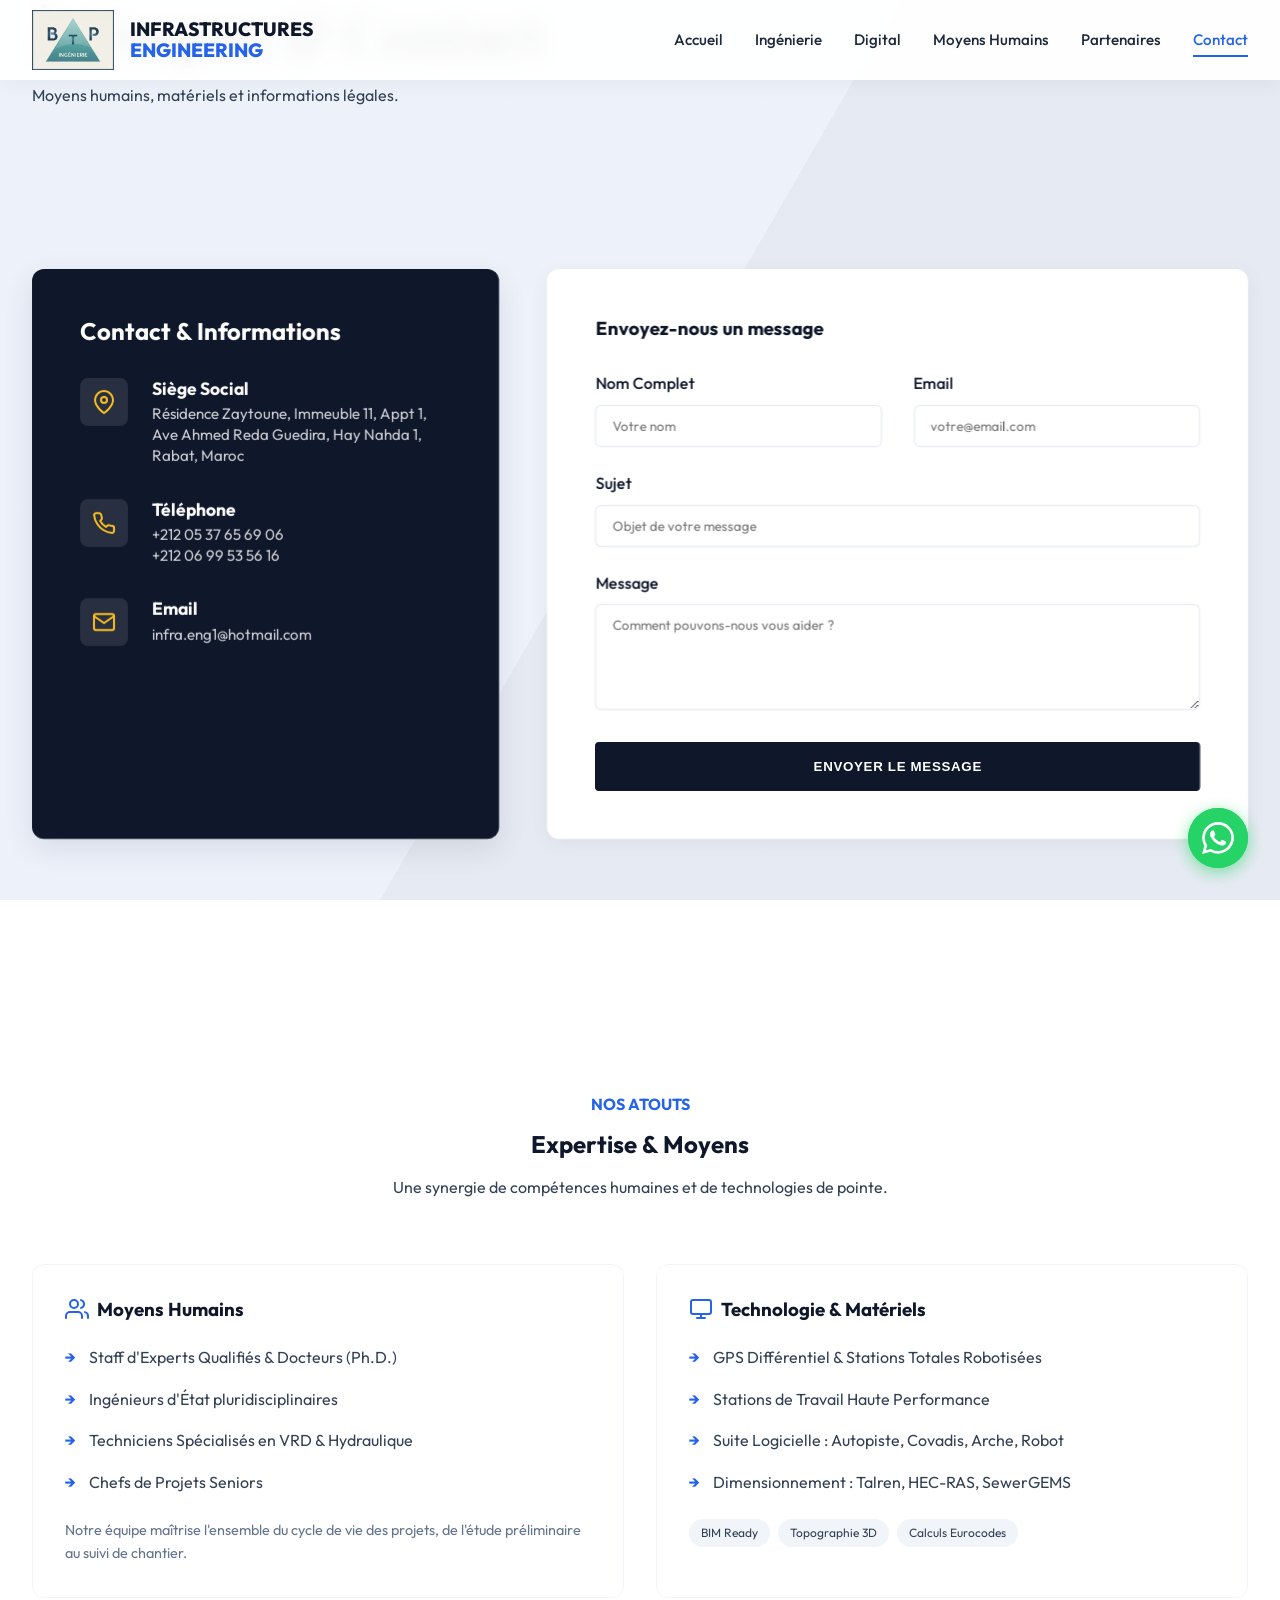
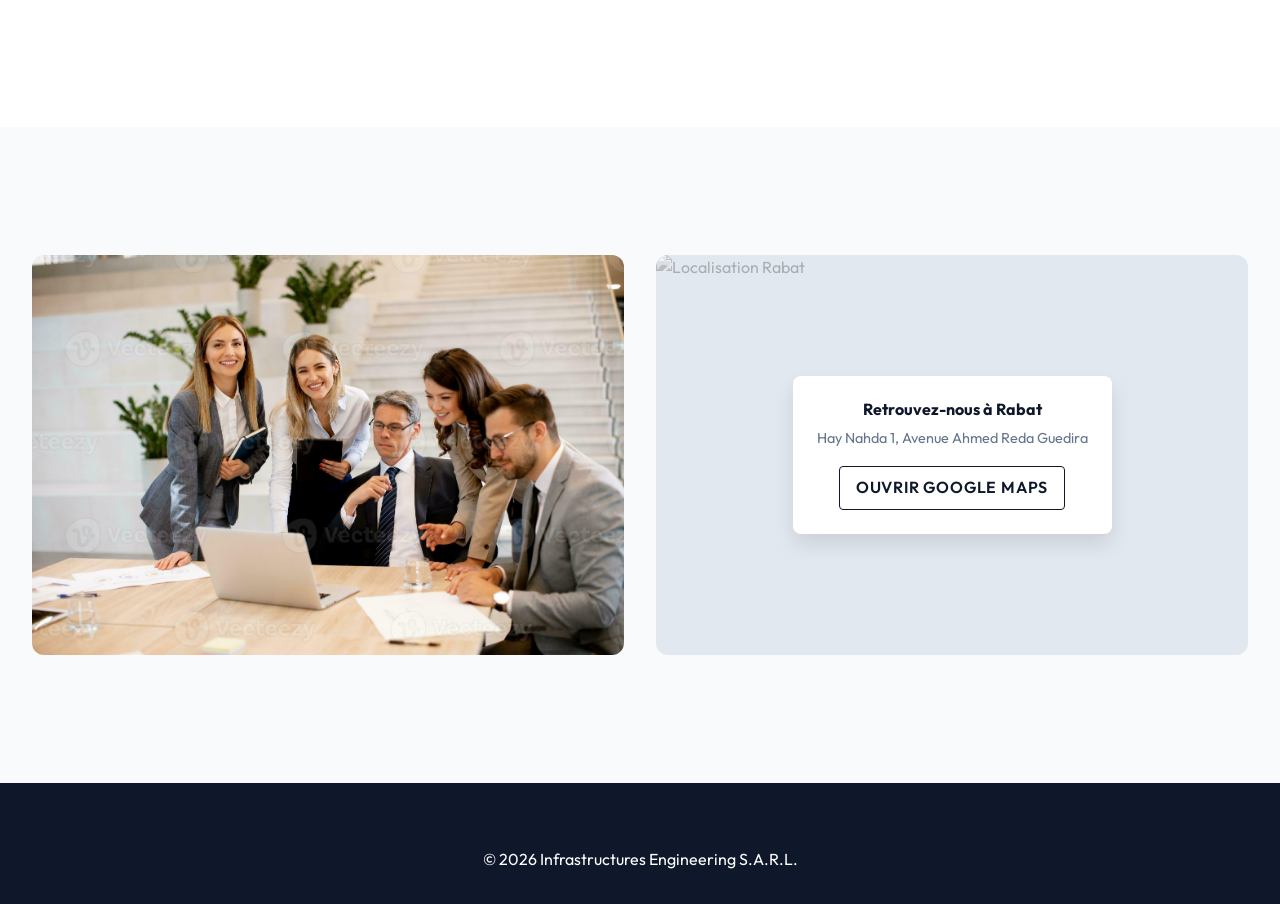
==== commit 75760aad: "V7-1" ====
--- a/contact.html
+++ b/contact.html
@@ -40,28 +40,25 @@
         </div>
     </nav>
 
-    <!-- Page Header -->
-    <header class="page-header contact-page-header">
-        <div class="container">
-            <p class="contact-eyebrow">CONTACT</p>
-            <h1 class="display-title">À Propos & Contact</h1>
-            <p>Moyens humains, matériels et informations légales.</p>
-        </div>
-    </header>
-
-    <main>
-        <!-- Contact Split Section -->
-        <section class="section contact-section">
-            <div class="container">
-                <div class="contact-container reveal reveal-slide-left">
-                    <!-- Left: Contact Info -->
-                    <div class="info-card">
-                        <h2 class="info-title">Contact & Informations</h2>
-                        <p class="info-intro">Nous sommes disponibles pour échanger sur vos projets et besoins
-                            d'accompagnement technique.</p>
-
-                        <div class="info-item">
-                            <div class="info-icon">
+    <!-- Page Header -->
+    <header class="page-header">
+        <div class="container">
+            <h1 class="display-title">À Propos & Contact</h1>
+            <p>Moyens humains, matériels et informations légales.</p>
+        </div>
+    </header>
+
+    <main>
+        <!-- Contact Split Section -->
+        <section class="section">
+            <div class="container">
+                <div class="contact-container reveal reveal-slide-left">
+                    <!-- Left: Contact Info -->
+                    <div class="info-card">
+                        <h2 class="text-white" style="margin-bottom: 2rem; color: white;">Contact & Informations</h2>
+
+                        <div class="info-item">
+                            <div class="info-icon">
                                 <svg width="24" height="24" viewBox="0 0 24 24" fill="none" stroke="currentColor"
                                     stroke-width="2" stroke-linecap="round" stroke-linejoin="round">
                                     <path d="M21 10c0 7-9 13-9 13s-9-6-9-13a9 9 0 0 1 18 0z"></path>
@@ -83,16 +80,13 @@
                                         d="M22 16.92v3a2 2 0 0 1-2.18 2 19.79 19.79 0 0 1-8.63-3.07 19.5 19.5 0 0 1-6-6 19.79 19.79 0 0 1-3.07-8.67A2 2 0 0 1 4.11 2h3a2 2 0 0 1 2 1.72 12.84 12.84 0 0 0 .7 2.81 2 2 0 0 1-.45 2.11L8.09 9.91a16 16 0 0 0 6 6l1.27-1.27a2 2 0 0 1 2.11-.45 12.84 12.84 0 0 0 2.81.7A2 2 0 0 1 22 16.92z">
                                     </path>
                                 </svg>
-                            </div>
-                            <div class="info-content">
-                                <h4>Téléphone</h4>
-                                <p>
-                                    <a href="tel:+2120537656906" class="info-link">+212 05 37 65 69 06</a><br>
-                                    <a href="tel:+2120699535616" class="info-link">+212 06 99 53 56 16</a>
-                                </p>
-                            </div>
-                        </div>
-
+                            </div>
+                            <div class="info-content">
+                                <h4>Téléphone</h4>
+                                <p>+212 05 37 65 69 06<br>+212 06 99 53 56 16</p>
+                            </div>
+                        </div>
+
                         <div class="info-item">
                             <div class="info-icon">
                                 <svg width="24" height="24" viewBox="0 0 24 24" fill="none" stroke="currentColor"
@@ -102,92 +96,89 @@
                                     </path>
                                     <polyline points="22,6 12,13 2,6"></polyline>
                                 </svg>
-                            </div>
-                            <div class="info-content">
-                                <h4>Email</h4>
-                                <p><a href="mailto:infra.eng1@hotmail.com" class="info-link">infra.eng1@hotmail.com</a>
-                                </p>
-                            </div>
-                        </div>
-
-                    </div>
-
-                    <!-- Right: Form -->
-                    <div class="contact-form-card">
-                        <h3 class="form-title">Envoyez-nous un message</h3>
-                        <p class="form-subtitle">Réponse rapide de notre équipe avec un accompagnement adapté à votre
-                            besoin.</p>
-                        <form action="https://formspree.io/f/xaqdwrad" method="POST">
-                            <div class="grid grid-2">
-                                <div class="form-group">
-                                    <label for="name">Nom Complet</label>
-                                    <input type="text" id="name" name="Nom" class="form-control"
-                                        placeholder="Votre nom complet" autocomplete="name" required>
-                                </div>
-                                <div class="form-group">
-                                    <label for="email">Email</label>
-                                    <input type="email" id="email" name="Email" class="form-control"
-                                        placeholder="vous@entreprise.com" autocomplete="email" required>
-                                </div>
-                            </div>
-                            <div class="form-group">
-                                <label for="subject">Sujet</label>
-                                <input type="text" id="subject" name="Sujet" class="form-control"
+                            </div>
+                            <div class="info-content">
+                                <h4>Email</h4>
+                                <p>infra.eng1@hotmail.com</p>
+                            </div>
+                        </div>
+
+                    </div>
+
+                    <!-- Right: Form -->
+                    <div class="contact-form-card">
+                        <h3 style="margin-bottom: 2rem;">Envoyez-nous un message</h3>
+                        <form action="https://formspree.io/f/xaqdwrad" method="POST">
+                            <div class="grid grid-2">
+                                <div class="form-group">
+                                    <label for="name">Nom Complet</label>
+                                    <input type="text" id="name" name="Nom" class="form-control" placeholder="Votre nom"
+                                        required>
+                                </div>
+                                <div class="form-group">
+                                    <label for="email">Email</label>
+                                    <input type="email" id="email" name="Email" class="form-control"
+                                        placeholder="votre@email.com" required>
+                                </div>
+                            </div>
+                            <div class="form-group">
+                                <label for="subject">Sujet</label>
+                                <input type="text" id="subject" name="Sujet" class="form-control"
                                     placeholder="Objet de votre message">
                             </div>
-                            <div class="form-group">
-                                <label for="message">Message</label>
-                                <textarea id="message" name="Message" class="form-control" rows="5"
-                                    placeholder="Comment pouvons-nous vous aider ?" required></textarea>
-                            </div>
-                            <button type="submit" class="btn btn-primary contact-submit-btn">Envoyer le
-                                message</button>
-                        </form>
-                    </div>
-                </div>
-            </div>
-        </section>
-
-        <!-- Our Resources Section -->
-        <section class="section resources-section">
-            <div class="container">
-                <div class="text-center reveal reveal-up resources-header">
-                    <h4 class="text-accent">NOS ATOUTS</h4>
-                    <h2 class="display-title">Expertise & Moyens</h2>
-                    <p>Une synergie de compétences humaines et de technologies de pointe.</p>
-                </div>
-
-                <div class="resource-grid reveal reveal-zoom">
-                    <!-- Human Resources -->
-                    <div class="resource-card">
-                        <h3 class="resource-title">
-                            <svg width="24" height="24" viewBox="0 0 24 24" fill="none" stroke="currentColor"
-                                stroke-width="2" stroke-linecap="round" stroke-linejoin="round" class="text-accent">
-                                <path d="M17 21v-2a4 4 0 0 0-4-4H5a4 4 0 0 0-4 4v2"></path>
+                            <div class="form-group">
+                                <label for="message">Message</label>
+                                <textarea id="message" name="Message" class="form-control" rows="5"
+                                    placeholder="Comment pouvons-nous vous aider ?" required></textarea>
+                            </div>
+                            <button type="submit" class="btn btn-primary" style="width: 100%;">Envoyer le
+                                message</button>
+                        </form>
+                    </div>
+                </div>
+            </div>
+        </section>
+
+        <!-- Our Resources Section -->
+        <section class="section" style="background-color: var(--color-bg-page);">
+            <div class="container">
+                <div class="text-center reveal reveal-up" style="margin-bottom: 4rem;">
+                    <h4 class="text-accent">NOS ATOUTS</h4>
+                    <h2 class="display-title">Expertise & Moyens</h2>
+                    <p>Une synergie de compétences humaines et de technologies de pointe.</p>
+                </div>
+
+                <div class="resource-grid reveal reveal-zoom">
+                    <!-- Human Resources -->
+                    <div class="resource-card">
+                        <h3 style="margin-bottom: 1.5rem; display: flex; align-items: center; gap: 0.5rem;">
+                            <svg width="24" height="24" viewBox="0 0 24 24" fill="none" stroke="currentColor"
+                                stroke-width="2" stroke-linecap="round" stroke-linejoin="round" class="text-accent">
+                                <path d="M17 21v-2a4 4 0 0 0-4-4H5a4 4 0 0 0-4 4v2"></path>
                                 <circle cx="9" cy="7" r="4"></circle>
                                 <path d="M23 21v-2a4 4 0 0 0-3-3.87"></path>
                                 <path d="M16 3.13a4 4 0 0 1 0 7.75"></path>
                             </svg>
                             Moyens Humains
                         </h3>
-                        <ul class="resource-list">
-                            <li>Staff d'Experts Qualifiés & Docteurs (Ph.D.)</li>
-                            <li>Ingénieurs d'État pluridisciplinaires</li>
-                            <li>Techniciens Spécialisés en VRD & Hydraulique</li>
-                            <li>Chefs de Projets Seniors</li>
-                        </ul>
-                        <p class="resource-note">
-                            Notre équipe maîtrise l'ensemble du cycle de vie des projets, de l'étude préliminaire au
-                            suivi de chantier.
-                        </p>
-                    </div>
-
-                    <!-- Material Resources -->
-                    <div class="resource-card">
-                        <h3 class="resource-title">
-                            <svg width="24" height="24" viewBox="0 0 24 24" fill="none" stroke="currentColor"
-                                stroke-width="2" stroke-linecap="round" stroke-linejoin="round" class="text-accent">
-                                <rect x="2" y="3" width="20" height="14" rx="2" ry="2"></rect>
+                        <ul class="resource-list">
+                            <li>Staff d'Experts Qualifiés & Docteurs (Ph.D.)</li>
+                            <li>Ingénieurs d'État pluridisciplinaires</li>
+                            <li>Techniciens Spécialisés en VRD & Hydraulique</li>
+                            <li>Chefs de Projets Seniors</li>
+                        </ul>
+                        <p style="margin-top: 1.5rem; color: var(--color-text-light); font-size: 0.9rem;">
+                            Notre équipe maîtrise l'ensemble du cycle de vie des projets, de l'étude préliminaire au
+                            suivi de chantier.
+                        </p>
+                    </div>
+
+                    <!-- Material Resources -->
+                    <div class="resource-card">
+                        <h3 style="margin-bottom: 1.5rem; display: flex; align-items: center; gap: 0.5rem;">
+                            <svg width="24" height="24" viewBox="0 0 24 24" fill="none" stroke="currentColor"
+                                stroke-width="2" stroke-linecap="round" stroke-linejoin="round" class="text-accent">
+                                <rect x="2" y="3" width="20" height="14" rx="2" ry="2"></rect>
                                 <line x1="8" y1="21" x2="16" y2="21"></line>
                                 <line x1="12" y1="17" x2="12" y2="21"></line>
                             </svg>
@@ -196,41 +187,50 @@
                         <ul class="resource-list">
                             <li>GPS Différentiel & Stations Totales Robotisées</li>
                             <li>Stations de Travail Haute Performance</li>
-                            <li>Suite Logicielle : Autopiste, Covadis, Arche, Robot</li>
-                            <li>Dimensionnement : Talren, HEC-RAS, SewerGEMS</li>
-                        </ul>
-                        <div class="resource-tags">
-                            <span class="resource-tag">BIM Ready</span>
-                            <span class="resource-tag">Topographie 3D</span>
-                            <span class="resource-tag">Calculs Eurocodes</span>
-                        </div>
-                    </div>
-                </div>
-            </div>
-        </section>
-
-        <!-- Map & Offices -->
-        <section class="section offices-section">
-            <div class="container">
-                <div class="office-grid stagger-4">
-                    <div class="image-box office-image-box">
-                        <img src="assets/images/accueil/nos-bureaux.png" alt="Nos Bureaux" class="office-img">
-                    </div>
-                    <div class="map-placeholder">
-                        <img src="https://images.unsplash.com/photo-1526778548025-fa2f459cd5c1?q=80&w=800"
-                            alt="Localisation Rabat" class="map-image">
-                        <div class="map-overlay">
-                            <h4>Retrouvez-nous à Rabat</h4>
-                            <p>Hay Nahda 1, Avenue Ahmed Reda Guedira</p>
-                            <a href="https://maps.google.com/?q=Hay+Nahda+1,+Avenue+Ahmed+Reda+Guedira,+Rabat"
-                                target="_blank" rel="noopener noreferrer" class="btn btn-outline map-link">Ouvrir
-                                Google Maps</a>
-                        </div>
-                    </div>
-                </div>
-            </div>
-        </section>
-    </main>
+                            <li>Suite Logicielle : Autopiste, Covadis, Arche, Robot</li>
+                            <li>Dimensionnement : Talren, HEC-RAS, SewerGEMS</li>
+                        </ul>
+                        <div style="margin-top: 1.5rem; display: flex; gap: 0.5rem; flex-wrap: wrap;">
+                            <span
+                                style="font-size: 0.75rem; background: #f1f5f9; padding: 0.25rem 0.75rem; border-radius: 100px;">BIM
+                                Ready</span>
+                            <span
+                                style="font-size: 0.75rem; background: #f1f5f9; padding: 0.25rem 0.75rem; border-radius: 100px;">Topographie
+                                3D</span>
+                            <span
+                                style="font-size: 0.75rem; background: #f1f5f9; padding: 0.25rem 0.75rem; border-radius: 100px;">Calculs
+                                Eurocodes</span>
+                        </div>
+                    </div>
+                </div>
+            </div>
+        </section>
+
+        <!-- Map & Offices -->
+        <section class="section" style="background-color: var(--color-bg-light);">
+            <div class="container">
+                <div class="office-grid stagger-4">
+                    <div class="image-box" style="height: 400px;">
+                        <img src="assets/images/accueil/nos-bureaux.png" alt="Nos Bureaux" class="office-img">
+                    </div>
+                    <div class="map-placeholder">
+                        <img src="https://images.unsplash.com/photo-1526778548025-fa2f459cd5c1?q=80&w=800"
+                            alt="Localisation Rabat"
+                            style="width: 100%; height: 100%; object-fit: cover; opacity: 0.5; filter: grayscale(1);">
+                        <div
+                            style="position: absolute; text-align: center; background: white; padding: 1.5rem; border-radius: 8px; box-shadow: 0 10px 20px rgba(0,0,0,0.1);">
+                            <h4 style="margin-bottom: 0.5rem;">Retrouvez-nous à Rabat</h4>
+                            <p style="font-size: 0.9rem; margin-bottom: 1rem;">Hay Nahda 1, Avenue Ahmed Reda Guedira
+                            </p>
+                            <a href="https://maps.google.com" target="_blank" class="btn btn-outline"
+                                style="padding: 0.5rem 1rem;">Ouvrir Google Maps</a>
+                        </div>
+                    </div>
+                </div>
+            </div>
+        </section>
+    </main>
+    </main>
 
     <!-- Footer -->
     <footer>
@@ -247,7 +247,15 @@
         </svg>
     </a>
 
+    <!-- WhatsApp Button -->
+    <a href="https://wa.me/212699535616" class="whatsapp-btn" target="_blank" title="Contactez-nous sur WhatsApp">
+        <svg viewBox="0 0 24 24">
+            <path
+                d="M17.472 14.382c-.297-.149-1.758-.867-2.03-.967-.273-.099-.471-.148-.67.15-.197.297-.767.966-.94 1.164-.173.199-.347.223-.644.075-.297-.15-1.255-.463-2.39-1.475-.883-.788-1.48-1.761-1.653-2.059-.173-.297-.018-.458.13-.606.134-.133.298-.347.446-.52.149-.174.198-.298.298-.497.099-.198.05-.371-.025-.52-.075-.149-.669-1.612-.916-2.207-.242-.579-.487-.5-.669-.51-.173-.008-.371-.01-.57-.01-.198 0-.52.074-.792.372-.272.297-1.04 1.016-1.04 2.479 0 1.462 1.065 2.875 1.213 3.074.149.198 2.096 3.2 5.077 4.487.709.306 1.262.489 1.694.625.712.227 1.36.195 1.871.118.571-.085 1.758-.719 2.006-1.413.248-.694.248-1.289.173-1.413-.074-.124-.272-.198-.57-.347m-5.421 7.403h-.004a9.87 9.87 0 01-5.031-1.378l-.361-.214-3.741.982.998-3.648-.235-.374a9.86 9.86 0 01-1.51-5.26c.001-5.45 4.436-9.884 9.888-9.884 2.64 0 5.122 1.03 6.988 2.898a9.825 9.825 0 012.893 6.994c-.003 5.45-4.437 9.884-9.885 9.884m8.413-18.297A11.815 11.815 0 0012.05 0C5.495 0 .16 5.335.157 11.892c0 2.096.547 4.142 1.588 5.945L.057 24l6.305-1.654a11.882 11.882 0 005.683 1.448h.005c6.554 0 11.89-5.335 11.893-11.893a11.821 11.821 0 00-3.48-8.413Z" />
+        </svg>
+    </a>
+
     <script src="assets/js/main.js"></script>
 </body>
 
-</html>
+</html>
--- a/assets/css/style.css
+++ b/assets/css/style.css
@@ -61,19 +61,12 @@
     margin-bottom: var(--spacing-sm);
 }
 
-h1.display-title {
-    font-family: 'Playfair Display', serif;
-    /* Sophisticated serif for main titles */
-    font-size: 3.5rem;
-    font-weight: 700;
-}
-
-.hero-main-title {
-    font-family: 'Outfit', sans-serif;
-    font-size: 3.5rem;
-    font-weight: 700;
-    line-height: 1.15;
-}
+h1.display-title {
+    font-family: 'Playfair Display', serif;
+    /* Sophisticated serif for main titles */
+    font-size: 3.5rem;
+    font-weight: 700;
+}
 
 a {
     text-decoration: none;
@@ -142,10 +135,9 @@
         grid-template-columns: 1fr;
     }
 
-    h1.display-title,
-    .hero-main-title {
-        font-size: 2.5rem;
-    }
+    h1.display-title {
+        font-size: 2.5rem;
+    }
 
     .section {
         padding: 3rem 0;
@@ -191,50 +183,15 @@
 }
 
 /* Navigation - Simple Top Bar */
-.navbar {
-    background-color: rgba(255, 255, 255, 0.95);
-    backdrop-filter: blur(10px);
-    position: fixed;
-    top: 0;
-    width: 100%;
-    z-index: 1000;
-    box-shadow: 0 2px 20px rgba(0, 0, 0, 0.05);
-    transform: translateY(0);
-    transition: background-color 0.25s ease, box-shadow 0.25s ease, transform 0.3s ease;
-}
-
-body.home-page .navbar {
-    background-color: transparent;
-    backdrop-filter: none;
-    box-shadow: none;
-}
-
-body.home-page .navbar:not(.at-top) {
-    background-color: rgba(255, 255, 255, 0.95);
-    backdrop-filter: blur(10px);
-    box-shadow: 0 2px 20px rgba(0, 0, 0, 0.05);
-}
-
-.navbar.nav-hidden {
-    transform: translateY(-100%);
-}
-
-body.home-page .navbar.at-top .logo-text {
-    color: var(--color-white);
-}
-
-body.home-page .navbar.at-top .nav-links a {
-    color: rgba(255, 255, 255, 0.92);
-}
-
-body.home-page .navbar.at-top .nav-links a:hover,
-body.home-page .navbar.at-top .nav-links a.active {
-    color: var(--color-accent);
-}
-
-body.home-page .navbar.at-top .menu-toggle span {
-    background-color: var(--color-white);
-}
+.navbar {
+    background-color: rgba(255, 255, 255, 0.95);
+    backdrop-filter: blur(10px);
+    position: fixed;
+    top: 0;
+    width: 100%;
+    z-index: 1000;
+    box-shadow: 0 2px 20px rgba(0, 0, 0, 0.05);
+}
 
 .navbar .container {
     display: flex;
@@ -339,313 +296,11 @@
     border: 1px solid #f1f5f9;
 }
 
-.card:hover {
-    transform: translateY(-5px);
-    box-shadow: 0 20px 40px rgba(0, 0, 0, 0.08);
-    border-color: var(--color-accent);
-}
-
-/* Home: Who We Are Featured Section */
-.who-we-are-section {
-    background: #f1f2f4;
-    position: relative;
-    overflow: hidden;
-}
-
-.who-we-are-section::before {
-    content: '';
-    position: absolute;
-    top: 0;
-    right: 0;
-    width: 230px;
-    height: 230px;
-    background:
-        linear-gradient(135deg, transparent 51%, #ecd7a2 51%) top right/100% 50% no-repeat,
-        linear-gradient(225deg, transparent 51%, #ecd7a2 51%) bottom right/100% 50% no-repeat;
-    opacity: 0.95;
-}
-
-.who-we-are-inner {
-    display: grid;
-    grid-template-columns: 2fr 1fr;
-    gap: clamp(2rem, 4vw, 5rem);
-    position: relative;
-    z-index: 1;
-}
-
-.who-we-are-main {
-    max-width: 900px;
-}
-
-.who-we-are-label {
-    display: flex;
-    align-items: center;
-    gap: 1.2rem;
-    letter-spacing: 0.2em;
-    font-size: 0.95rem;
-    font-weight: 600;
-    color: #1f2937;
-    margin-bottom: 1.8rem;
-}
-
-.who-we-are-label::before {
-    content: '';
-    width: 3.8rem;
-    height: 2px;
-    background-color: #1f2937;
-}
-
-.who-we-are-title {
-    font-family: 'Outfit', sans-serif;
-    font-size: clamp(2.2rem, 5vw, 4.2rem);
-    line-height: 1.1;
-    margin-bottom: 2.2rem;
-    color: #020617;
-    max-width: 900px;
-}
-
-.who-we-are-copy p {
-    font-size: 1.1rem;
-    line-height: 1.7;
-    color: #1f2937;
-    margin-bottom: 1.6rem;
-    max-width: 980px;
-}
-
-.who-we-are-btn {
-    display: inline-block;
-    margin-top: 1rem;
-    border: 2px solid #0f6d43;
-    color: #0f6d43;
-    padding: 1rem 2.4rem;
-    text-transform: uppercase;
-    letter-spacing: 0.15em;
-    font-weight: 700;
-    font-size: 0.95rem;
-    border-radius: 2px;
-    transition: background-color 0.25s ease, color 0.25s ease;
-}
-
-.who-we-are-btn:hover {
-    background-color: #0f6d43;
-    color: var(--color-white);
-}
-
-.who-we-are-stats {
-    padding-top: 9.5rem;
-}
-
-.who-stat {
-    margin-bottom: 2.2rem;
-}
-
-.who-stat-value {
-    font-size: clamp(2rem, 3vw, 3rem);
-    line-height: 1;
-    font-weight: 800;
-    color: #0f6d43;
-    margin-bottom: 0.6rem;
-}
-
-.who-stat p {
-    font-size: clamp(1.1rem, 1.8vw, 1.9rem);
-    font-weight: 700;
-    line-height: 1.25;
-    color: #020617;
-}
-
-@media (max-width: 992px) {
-    .who-we-are-inner {
-        grid-template-columns: 1fr;
-    }
-
-    .who-we-are-stats {
-        padding-top: 0;
-    }
-
-    .who-stat {
-        margin-bottom: 1.6rem;
-    }
-}
-
-@media (max-width: 768px) {
-    .who-we-are-section::before {
-        width: 140px;
-        height: 140px;
-    }
-
-    .who-we-are-copy p {
-        font-size: 1rem;
-    }
-
-    .who-we-are-btn {
-        width: 100%;
-        text-align: center;
-    }
-}
-
-/* Home: Missions & Valeurs */
-.missions-section {
-    background-color: #f4f6f8;
-    background-image: linear-gradient(rgba(15, 23, 42, 0.04) 1px, transparent 1px),
-        linear-gradient(90deg, rgba(15, 23, 42, 0.04) 1px, transparent 1px);
-    background-size: 36px 36px;
-    border-top: 1px solid #dbe2ea;
-    border-bottom: 1px solid #dbe2ea;
-}
-
-.missions-header {
-    margin-bottom: 4rem;
-}
-
-.missions-pretitle {
-    display: inline-flex;
-    align-items: center;
-    gap: 0.9rem;
-    font-size: 0.85rem;
-    font-weight: 700;
-    letter-spacing: 0.18em;
-    color: #334155;
-    margin-bottom: 1rem;
-}
-
-.missions-pretitle::before,
-.missions-pretitle::after {
-    content: '';
-    width: 2.1rem;
-    height: 1px;
-    background-color: #94a3b8;
-}
-
-.missions-title {
-    margin-bottom: 1rem;
-}
-
-.missions-subtitle {
-    max-width: 740px;
-    margin: 0 auto;
-    color: #475569;
-    font-size: 1.12rem;
-}
-
-.missions-grid {
-    display: grid;
-    grid-template-columns: repeat(4, minmax(0, 1fr));
-    gap: 1.2rem;
-}
-
-.mission-card {
-    background: rgba(255, 255, 255, 0.92);
-    border: 1px solid #d8e0ea;
-    border-top: 4px solid #8fb3e8;
-    border-radius: 8px;
-    padding: 1.25rem 1.2rem 1.3rem;
-    min-height: 325px;
-    display: flex;
-    flex-direction: column;
-    box-shadow: 0 8px 28px rgba(15, 23, 42, 0.04);
-    transition: transform 0.28s ease, box-shadow 0.28s ease, border-color 0.28s ease, border-top-color 0.28s ease;
-}
-
-.mission-card-featured {
-    border-top-color: #2563eb;
-    box-shadow: 0 14px 32px rgba(37, 99, 235, 0.14);
-}
-
-.mission-card:hover {
-    transform: translateY(-6px);
-    box-shadow: 0 18px 34px rgba(15, 23, 42, 0.12);
-    border-color: #bfd0e3;
-    border-top-color: #2563eb;
-}
-
-.mission-card-top {
-    display: flex;
-    align-items: center;
-    justify-content: space-between;
-    margin-bottom: 1.05rem;
-}
-
-.mission-index {
-    font-size: 0.92rem;
-    letter-spacing: 0.14em;
-    font-weight: 800;
-    color: #7c8ea3;
-}
-
-.mission-icon {
-    width: 26px;
-    height: 26px;
-    stroke: #1e3a8a;
-    stroke-width: 1.8;
-    stroke-linecap: round;
-    stroke-linejoin: round;
-    fill: none;
-    transition: transform 0.25s ease, stroke 0.25s ease;
-}
-
-.mission-card:hover .mission-icon {
-    transform: translateY(-2px);
-    stroke: #2563eb;
-}
-
-.mission-card h3 {
-    font-size: 1.32rem;
-    margin-bottom: 0.75rem;
-    letter-spacing: -0.01em;
-}
-
-.mission-card p {
-    color: #334155;
-    line-height: 1.62;
-    font-size: 1rem;
-    margin-bottom: 1rem;
-}
-
-.mission-proof {
-    margin-top: auto;
-    align-self: flex-start;
-    font-size: 0.74rem;
-    font-weight: 700;
-    letter-spacing: 0.12em;
-    text-transform: uppercase;
-    color: #0f172a;
-    background-color: #e8edf3;
-    border: 1px solid #cad5e2;
-    border-radius: 999px;
-    padding: 0.38rem 0.72rem;
-}
-
-@media (max-width: 992px) {
-    .missions-grid {
-        grid-template-columns: repeat(2, minmax(0, 1fr));
-    }
-}
-
-@media (max-width: 768px) {
-    .missions-header {
-        margin-bottom: 2.25rem;
-    }
-
-    .missions-grid {
-        display: grid;
-        grid-auto-flow: column;
-        grid-auto-columns: minmax(84%, 1fr);
-        overflow-x: auto;
-        scroll-snap-type: x mandatory;
-        padding-bottom: 0.4rem;
-        scrollbar-width: thin;
-    }
-
-    .mission-card {
-        scroll-snap-align: start;
-        min-height: 300px;
-    }
-
-    .missions-subtitle {
-        font-size: 1rem;
-    }
-}
+.card:hover {
+    transform: translateY(-5px);
+    box-shadow: 0 20px 40px rgba(0, 0, 0, 0.08);
+    border-color: var(--color-accent);
+}
 
 /* Footer */
 footer {
@@ -905,4 +560,4 @@
     100% {
         transform: translateX(15%);
     }
-}
+}
--- a/assets/css/contact.css
+++ b/assets/css/contact.css
@@ -1,95 +1,32 @@
-/* Contact Page Styles */
-.page-contact .page-header {
-    padding-top: 130px;
-    padding-bottom: 2rem;
-}
-
-.contact-page-header .container {
-    padding-top: 1rem;
-}
-
-.contact-eyebrow {
-    display: inline-flex;
-    align-items: center;
-    gap: 0.75rem;
-    font-size: 0.82rem;
-    font-weight: 700;
-    letter-spacing: 0.18em;
-    color: #334155;
-    margin-bottom: 0.8rem;
-}
-
-.contact-eyebrow::before {
-    content: '';
-    width: 2.2rem;
-    height: 2px;
-    background: var(--color-accent);
-}
-
-.page-contact .page-header h1,
-.page-contact .page-header p,
-.page-contact main section h2,
-.page-contact main section h3,
-.page-contact main section h4,
-.page-contact main section p,
-.page-contact main section li,
-.page-contact main section label {
-    color: #0f172a;
-}
-
-.page-contact .info-card,
-.page-contact .info-card h2,
-.page-contact .info-card h4,
-.page-contact .info-card p {
-    color: #ffffff;
-}
-
-.page-contact .info-content p {
-    opacity: 0.85;
-}
-
-.contact-section {
-    padding-top: calc(var(--spacing-lg) - 1rem);
-}
-
-.contact-container {
-    display: grid;
-    grid-template-columns: 1fr 1.5fr;
-    gap: 3rem;
-    margin-top: 0.5rem;
-}
-
-@media (max-width: 992px) {
-    .contact-container {
-        grid-template-columns: 1fr;
+/* Contact Page Styles */
+.contact-container {
+    display: grid;
+    grid-template-columns: 1fr 1.5fr;
+    gap: 3rem;
+    margin-top: 2rem;
+}
+
+@media (max-width: 992px) {
+    .contact-container {
+        grid-template-columns: 1fr;
     }
 }
 
 /* Info Cards */
-.info-card {
-    background: linear-gradient(165deg, #0b1a43 0%, #0f172a 52%, #0b1228 100%);
-    color: white;
-    padding: 3rem;
-    border-radius: 12px;
-    box-shadow: 0 18px 40px rgba(15, 23, 42, 0.2);
-    height: 100%;
-}
-
-.info-title {
-    margin-bottom: 1.25rem;
-}
-
-.info-intro {
-    color: #d6e1ff;
-    margin-bottom: 2.2rem;
-    line-height: 1.65;
-}
-
-.info-item {
-    display: flex;
-    gap: 1.5rem;
-    margin-bottom: 2rem;
-}
+.info-card {
+    background: var(--color-primary);
+    color: white;
+    padding: 3rem;
+    border-radius: 12px;
+    box-shadow: 0 10px 30px rgba(15, 23, 42, 0.1);
+    height: 100%;
+}
+
+.info-item {
+    display: flex;
+    gap: 1.5rem;
+    margin-bottom: 2rem;
+}
 
 .info-icon {
     width: 48px;
@@ -109,45 +46,23 @@
     font-size: 1.1rem;
 }
 
-.info-content p {
-    opacity: 0.8;
-    font-size: 0.95rem;
-    line-height: 1.4;
-}
-
-.info-link {
-    color: #ffffff;
-    font-weight: 500;
-    border-bottom: 1px solid rgba(255, 255, 255, 0.35);
-}
-
-.info-link:hover {
-    color: #bfdbfe;
-    border-bottom-color: #bfdbfe;
-}
-
-/* Form Styling */
-.contact-form-card {
-    background: white;
-    padding: 3rem;
-    border-radius: 12px;
-    border: 1px solid #e2e8f0;
-    box-shadow: 0 16px 36px rgba(15, 23, 42, 0.08);
-}
-
-.form-title {
-    margin-bottom: 0.75rem;
-}
-
-.form-subtitle {
-    color: #475569;
-    margin-bottom: 2rem;
-    line-height: 1.65;
-}
-
-.form-group {
-    margin-bottom: 1.5rem;
-}
+.info-content p {
+    opacity: 0.8;
+    font-size: 0.95rem;
+    line-height: 1.4;
+}
+
+/* Form Styling */
+.contact-form-card {
+    background: white;
+    padding: 3rem;
+    border-radius: 12px;
+    box-shadow: 0 4px 20px rgba(0, 0, 0, 0.05);
+}
+
+.form-group {
+    margin-bottom: 1.5rem;
+}
 
 .form-group label {
     display: block;
@@ -156,60 +71,38 @@
     color: var(--color-primary);
 }
 
-.form-control {
-    width: 100%;
-    padding: 0.82rem 1rem;
-    border: 1px solid #e2e8f0;
-    border-radius: 6px;
-    font-family: inherit;
-    transition: all var(--transition-fast);
-    background: #f8fafc;
-}
-
-.form-control:focus {
-    outline: none;
-    border-color: var(--color-accent);
-    box-shadow: 0 0 0 3px rgba(59, 130, 246, 0.1);
-    background: #ffffff;
-}
-
-.contact-submit-btn {
-    width: 100%;
-}
-
-/* Resources Grid */
-.resources-section {
-    background-color: var(--color-bg-page);
-}
-
-.resources-header {
-    margin-bottom: 4rem;
-}
-
-.resource-grid {
-    display: grid;
-    grid-template-columns: repeat(2, 1fr);
-    gap: 2rem;
-}
+.form-control {
+    width: 100%;
+    padding: 0.75rem 1rem;
+    border: 1px solid #e2e8f0;
+    border-radius: 6px;
+    font-family: inherit;
+    transition: all var(--transition-fast);
+}
 
-.resource-card {
-    background: white;
-    padding: 2rem;
-    border-radius: 12px;
-    border: 1px solid #e2e8f0;
-    box-shadow: 0 10px 24px rgba(15, 23, 42, 0.05);
-}
-
-.resource-title {
-    margin-bottom: 1.5rem;
-    display: flex;
-    align-items: center;
-    gap: 0.5rem;
-}
-
-.resource-list li {
-    margin-bottom: 1rem;
-    padding-left: 1.5rem;
+.form-control:focus {
+    outline: none;
+    border-color: var(--color-accent);
+    box-shadow: 0 0 0 3px rgba(59, 130, 246, 0.1);
+}
+
+/* Resources Grid */
+.resource-grid {
+    display: grid;
+    grid-template-columns: repeat(2, 1fr);
+    gap: 2rem;
+}
+
+.resource-card {
+    background: white;
+    padding: 2rem;
+    border-radius: 12px;
+    border: 1px solid #f1f5f9;
+}
+
+.resource-list li {
+    margin-bottom: 1rem;
+    padding-left: 1.5rem;
     position: relative;
 }
 
@@ -217,122 +110,49 @@
     content: '→';
     position: absolute;
     left: 0;
-    color: var(--color-accent);
-    font-weight: bold;
-}
-
-.resource-note {
-    margin-top: 1.5rem;
-    color: var(--color-text-light);
-    font-size: 0.9rem;
-}
-
-.resource-tags {
-    margin-top: 1.5rem;
-    display: flex;
-    gap: 0.5rem;
-    flex-wrap: wrap;
-}
-
-.resource-tag {
-    font-size: 0.75rem;
-    background: #f1f5f9;
-    padding: 0.25rem 0.75rem;
-    border-radius: 100px;
-    border: 1px solid #dbe4ef;
-}
-
-/* Map Section */
-.offices-section {
-    background-color: var(--color-bg-light);
-}
-
-.office-grid {
-    display: grid;
-    grid-template-columns: 1fr 1fr;
-    gap: 2rem;
-}
-
-.office-image-box {
-    height: 400px;
-}
-
-@media (max-width: 768px) {
-
-    .office-grid,
-    .resource-grid {
-        grid-template-columns: 1fr;
+    color: var(--color-accent);
+    font-weight: bold;
+}
+
+/* Map Section */
+.office-grid {
+    display: grid;
+    grid-template-columns: 1fr 1fr;
+    gap: 2rem;
+}
+
+@media (max-width: 768px) {
+
+    .office-grid,
+    .resource-grid {
+        grid-template-columns: 1fr;
     }
 }
 
-.map-placeholder {
-    background: #e2e8f0;
-    height: 100%;
-    min-height: 300px;
-    border-radius: 12px;
+.map-placeholder {
+    background: #e2e8f0;
+    height: 100%;
+    min-height: 300px;
+    border-radius: 12px;
     display: flex;
     align-items: center;
     justify-content: center;
     color: #64748b;
     overflow: hidden;
-    position: relative;
-}
-
-.map-image {
-    width: 100%;
-    height: 100%;
-    object-fit: cover;
-    opacity: 0.52;
-    filter: grayscale(1);
-}
-
-.map-overlay {
-    position: absolute;
-    text-align: center;
-    background: white;
-    padding: 1.5rem;
-    border-radius: 8px;
-    box-shadow: 0 10px 20px rgba(0, 0, 0, 0.1);
-}
-
-.map-overlay h4 {
-    margin-bottom: 0.5rem;
-}
-
-.map-overlay p {
-    font-size: 0.9rem;
-    margin-bottom: 1rem;
-}
-
-.map-link {
-    padding: 0.5rem 1rem;
-}
-
-.office-img {
-    width: 100%;
-    height: 100%;
-    object-fit: cover;
+    position: relative;
+}
+
+.office-img {
+    width: 100%;
+    height: 100%;
+    object-fit: cover;
     border-radius: 12px;
 }
 
-@media (max-width: 768px) {
-
-    .page-contact .page-header {
-        padding-top: 110px;
-    }
-
-    .contact-section {
-        padding-top: 2.75rem;
-    }
-
-    .info-card,
-    .contact-form-card {
-        padding: 1.5rem;
-    }
-
-    .map-overlay {
-        width: calc(100% - 2rem);
-        left: 1rem;
-        right: 1rem;
-    }
-}
+@media (max-width: 768px) {
+
+    .info-card,
+    .contact-form-card {
+        padding: 1.5rem;
+    }
+}
